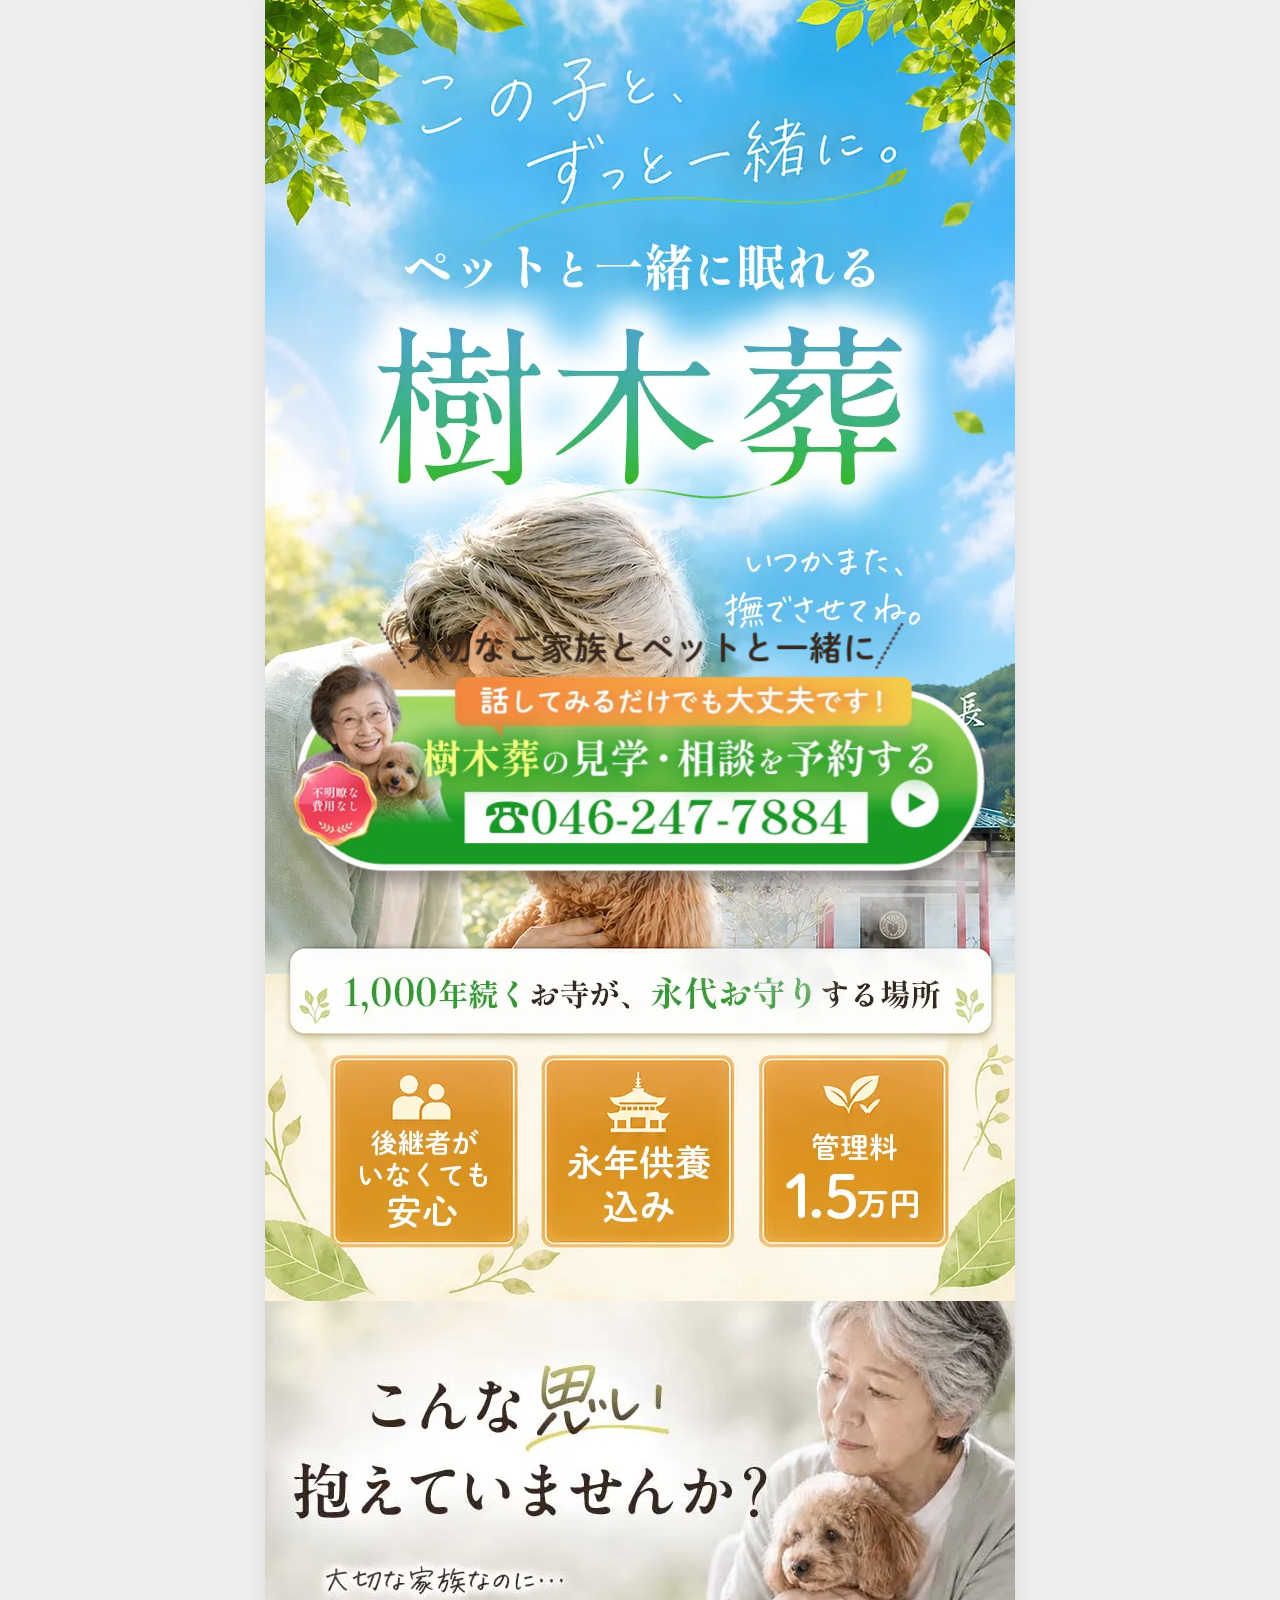
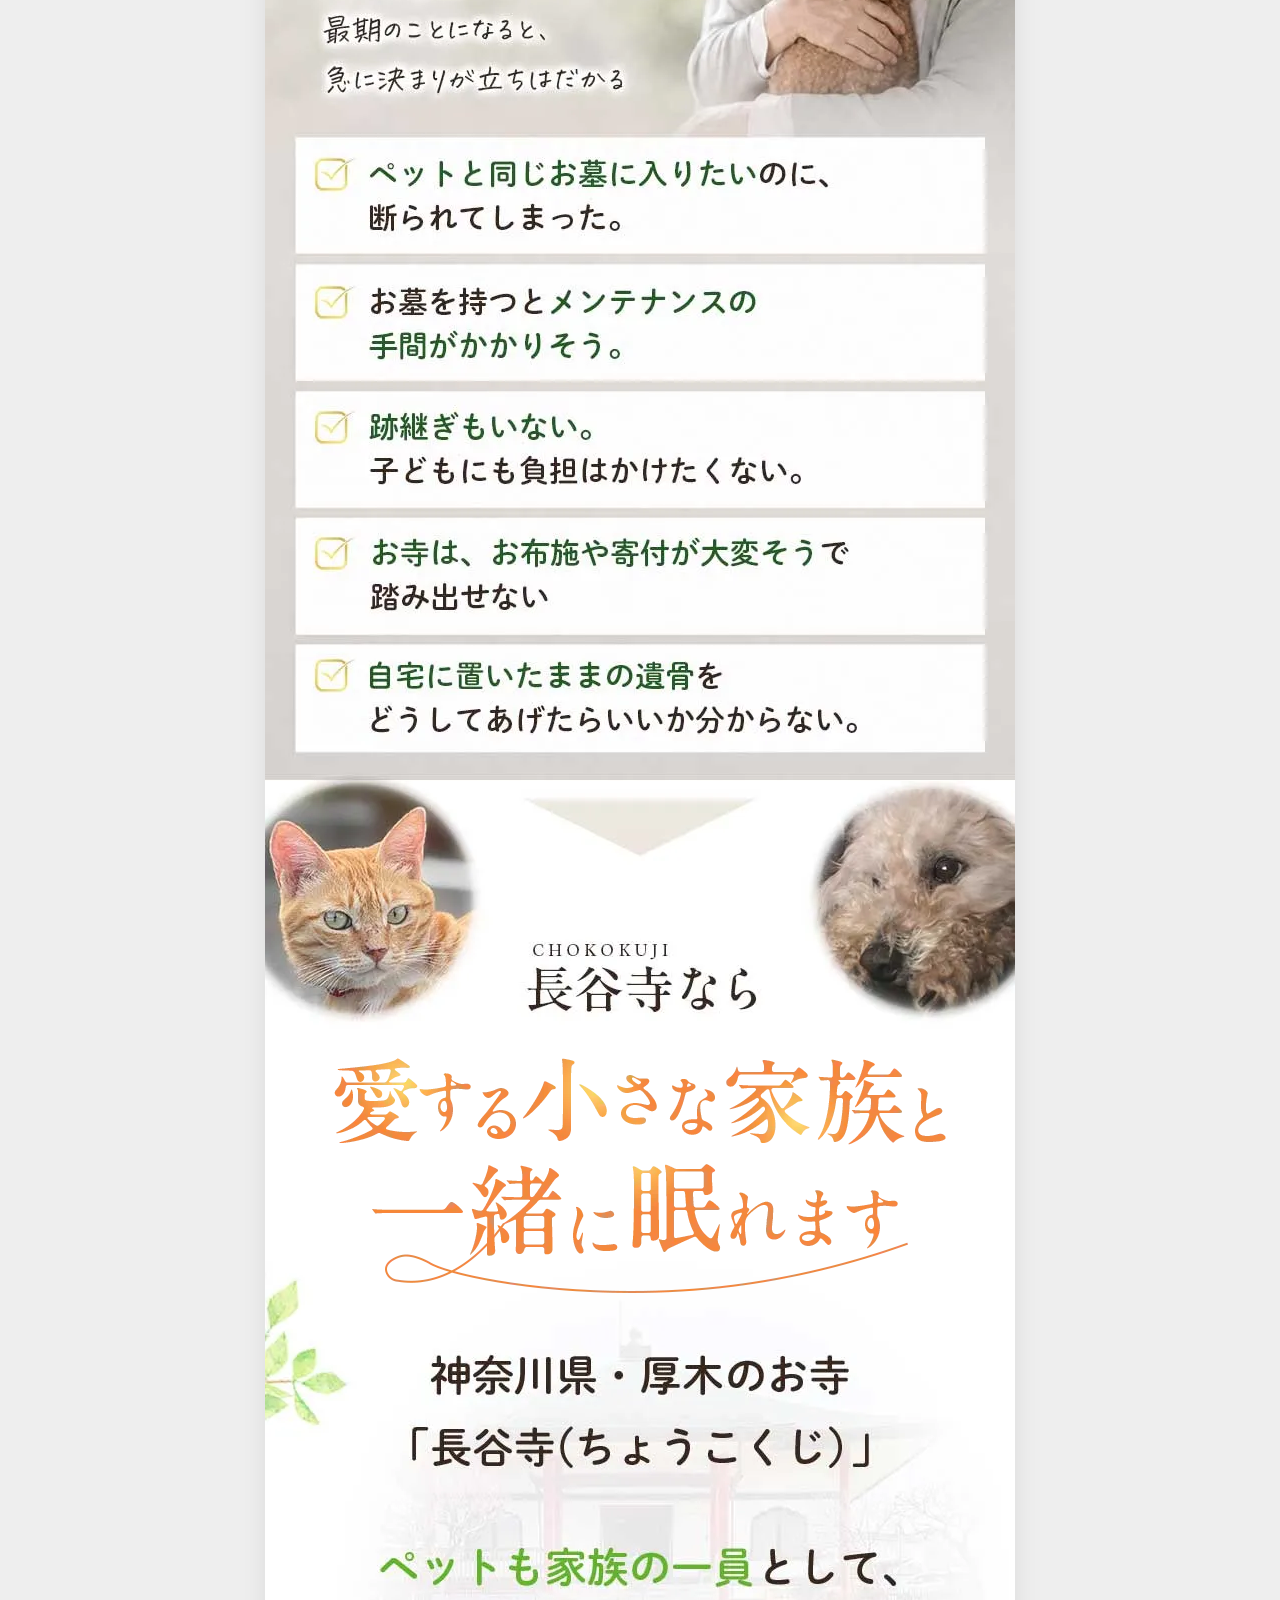
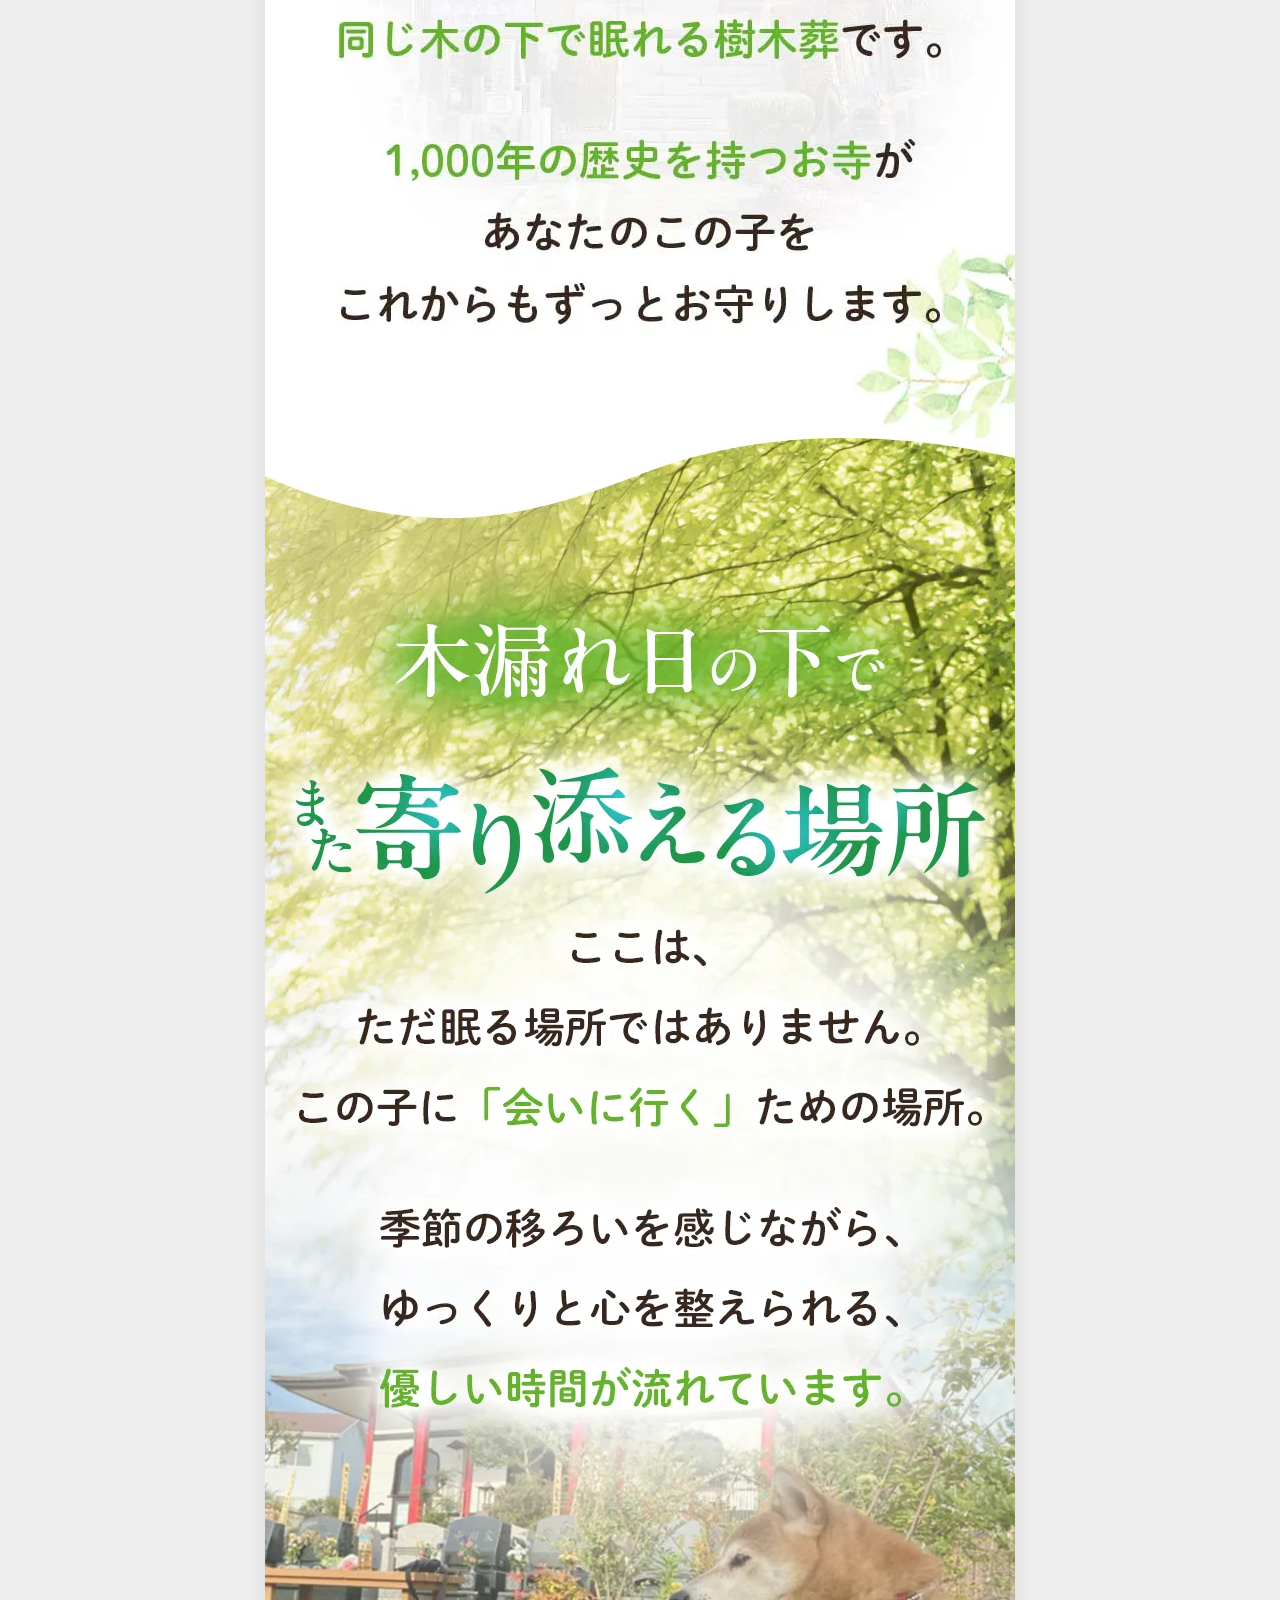
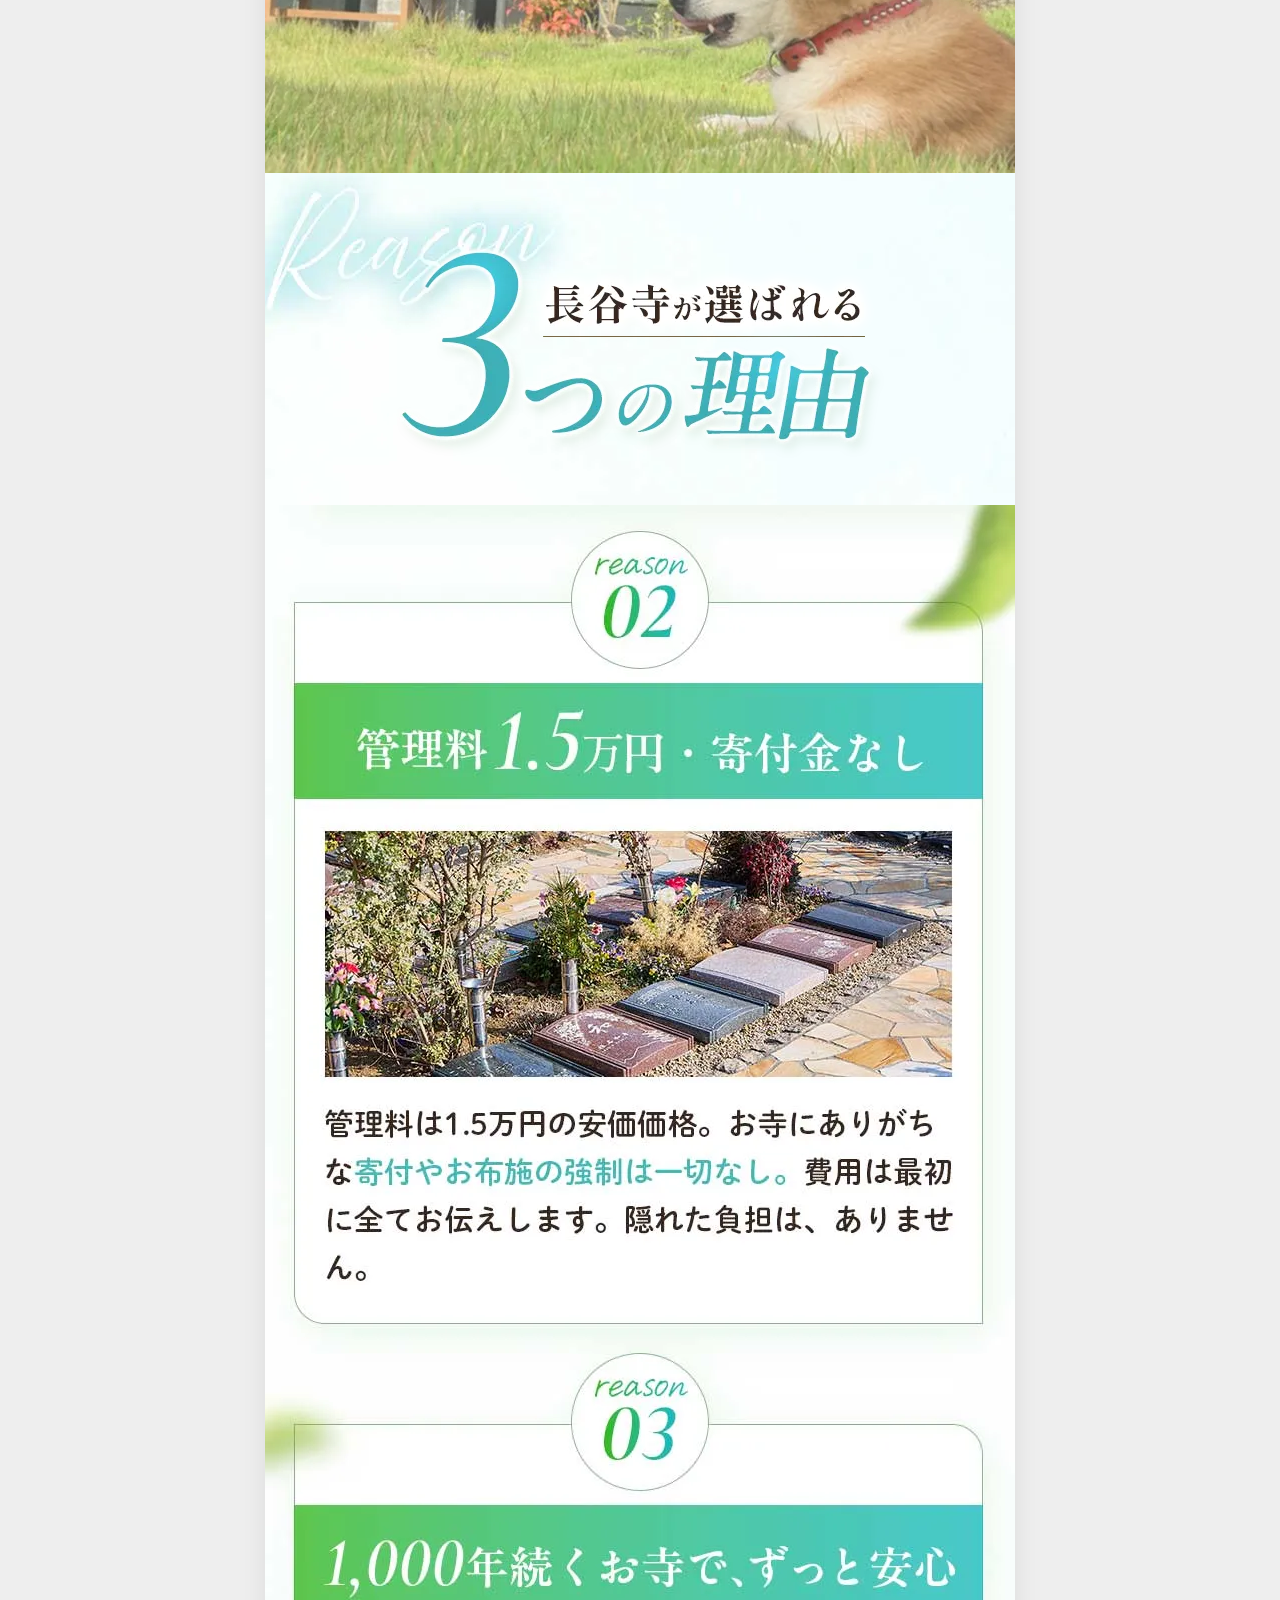
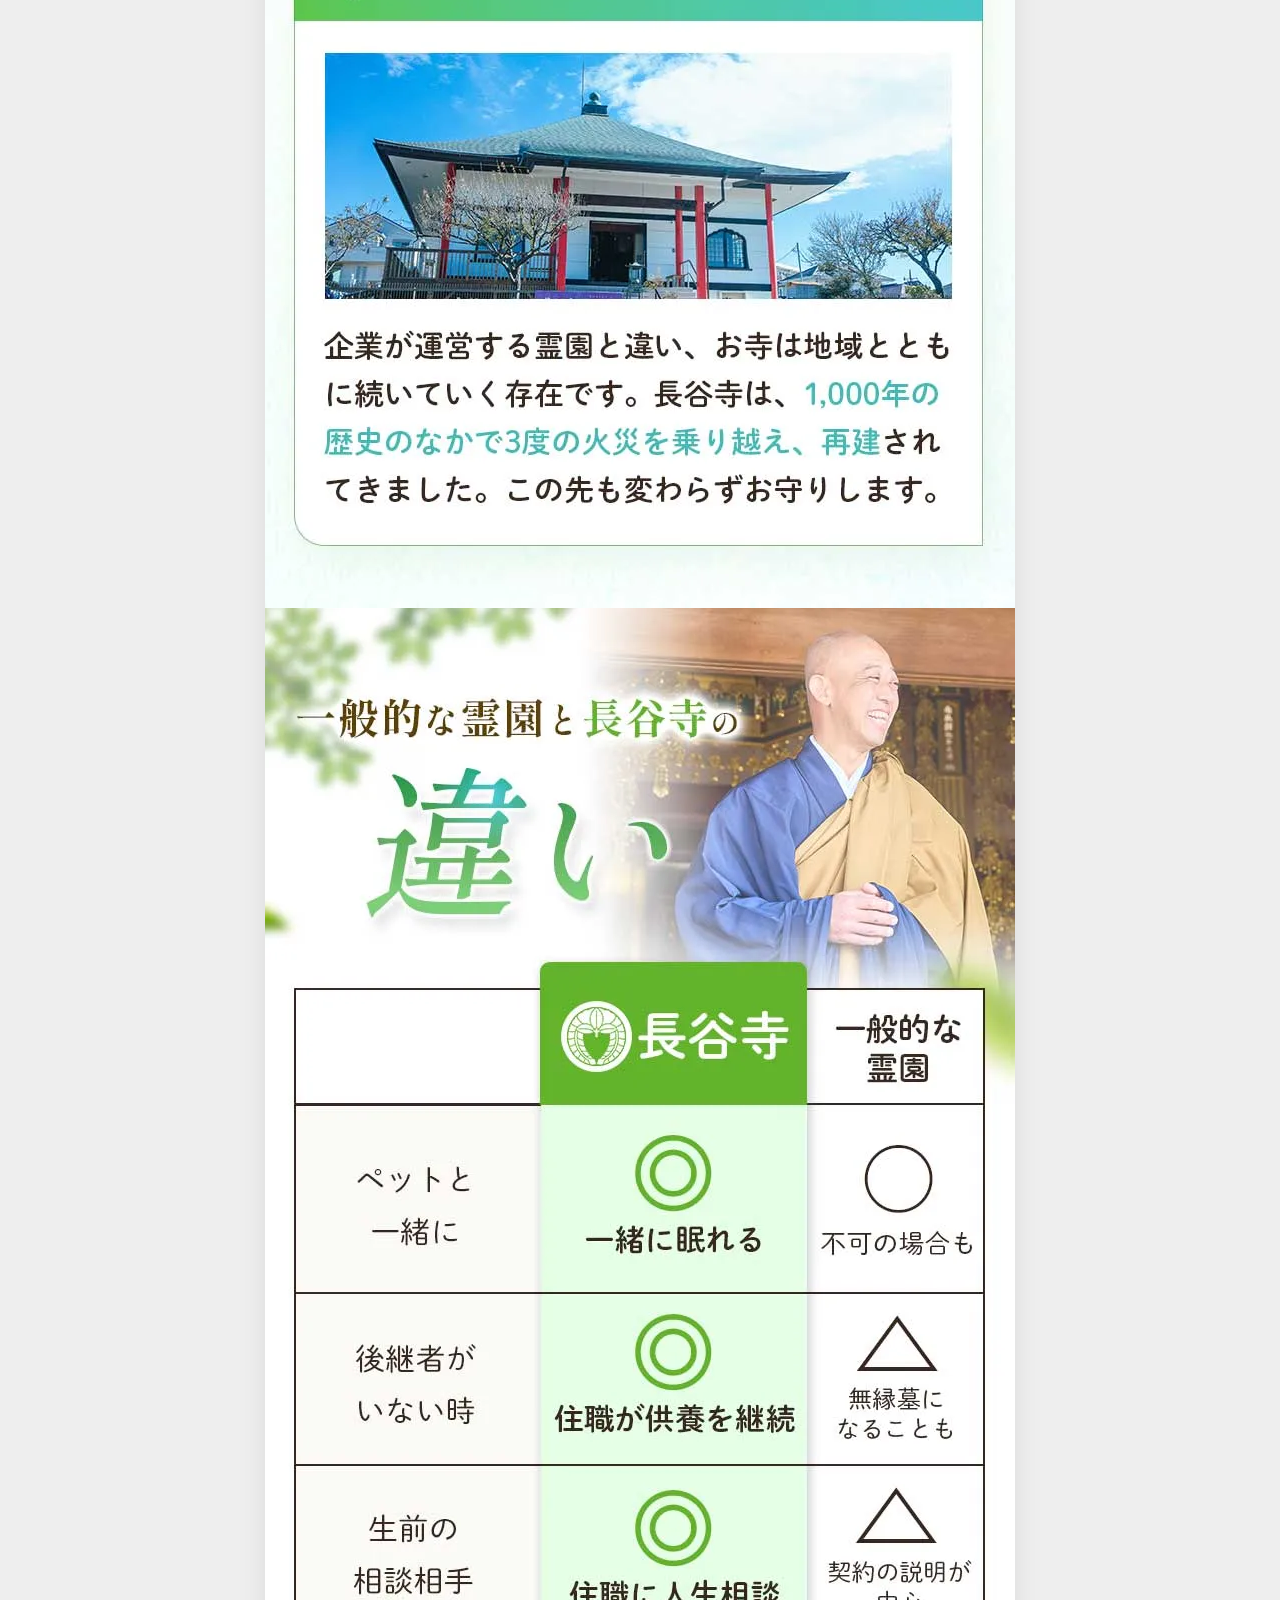
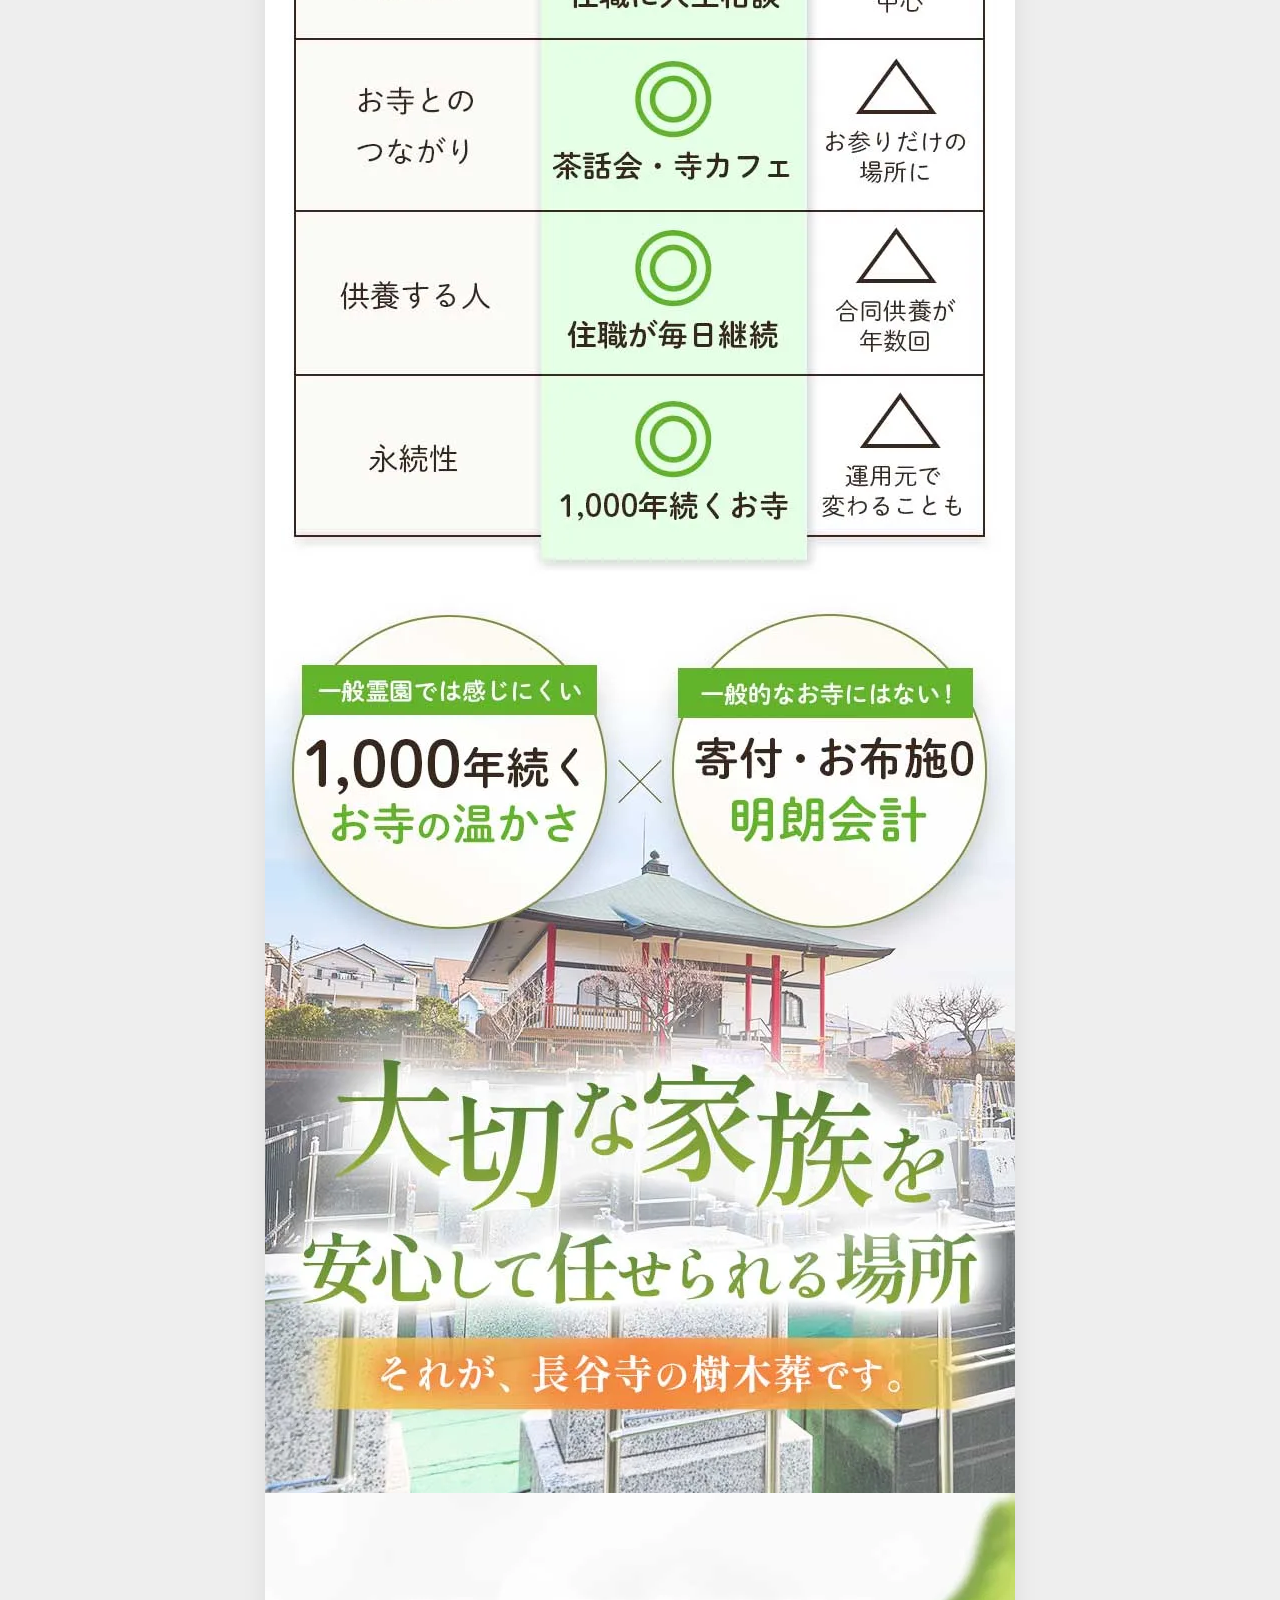
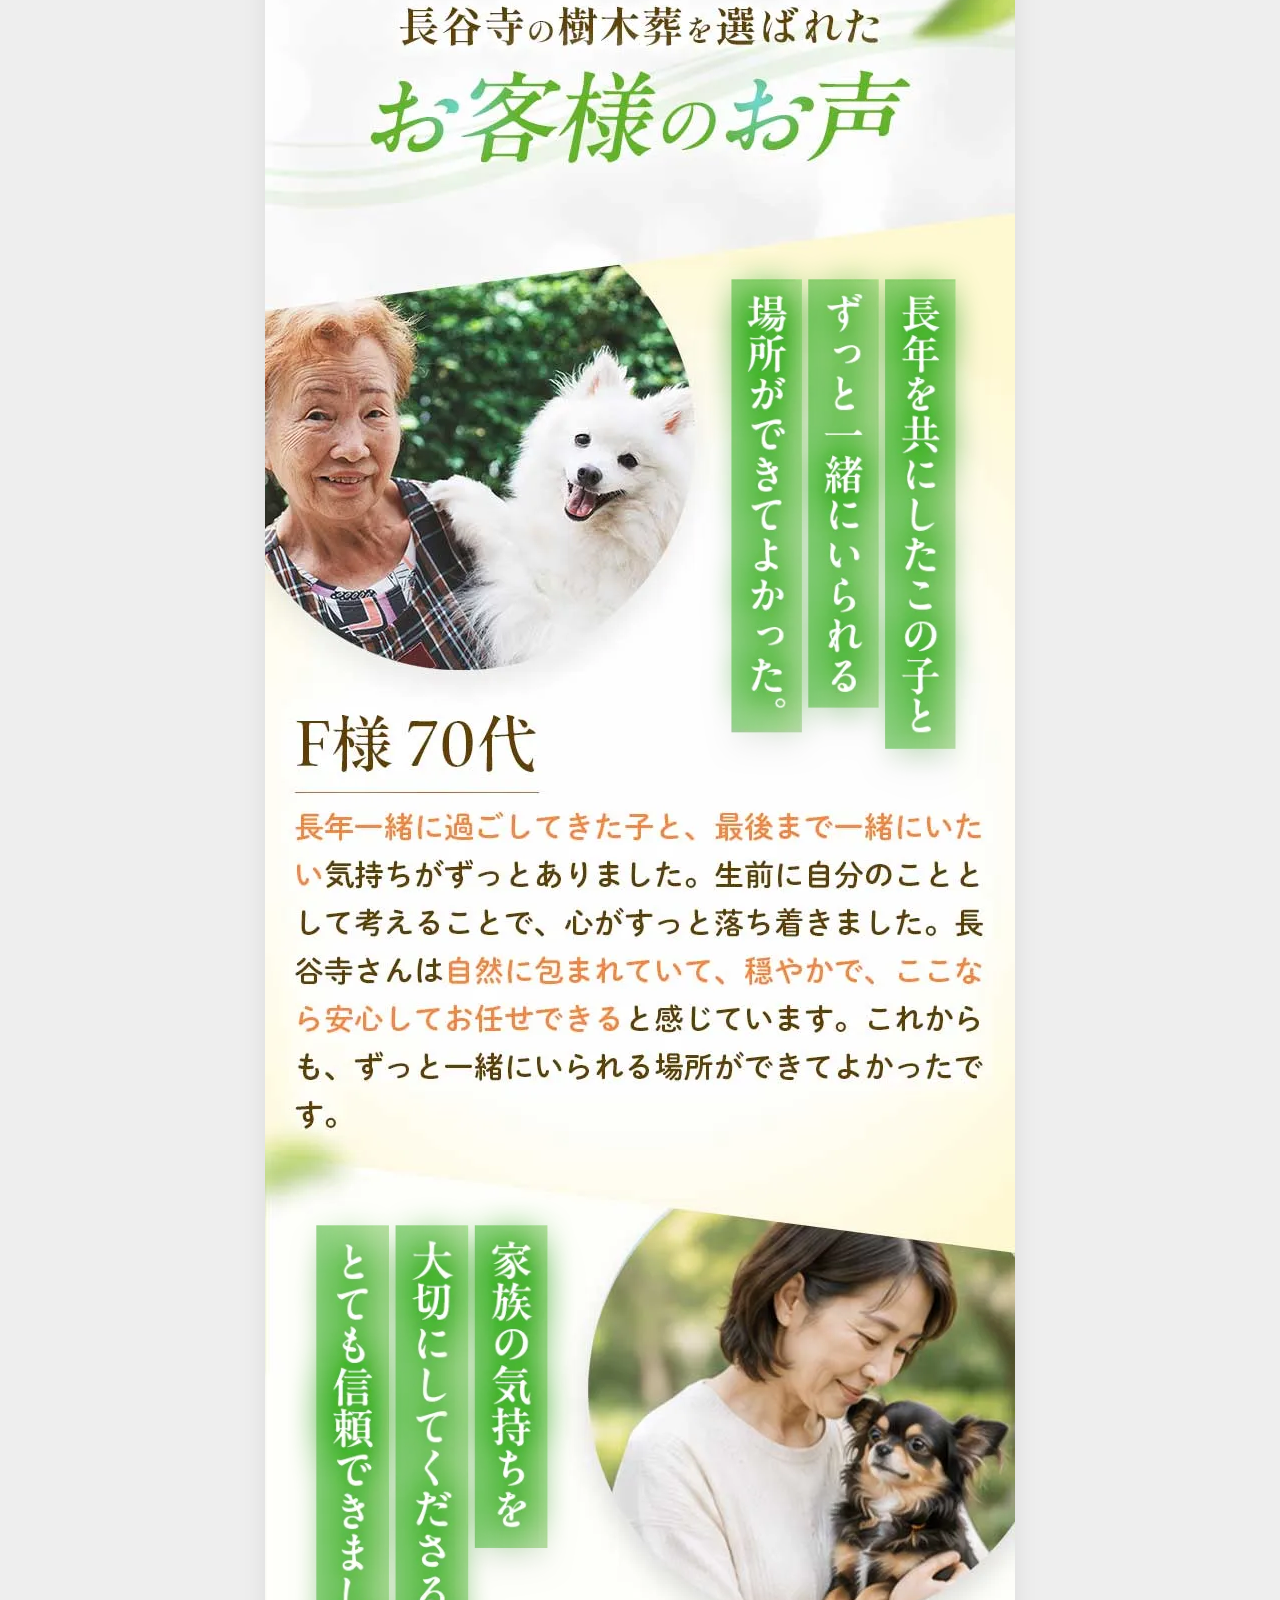
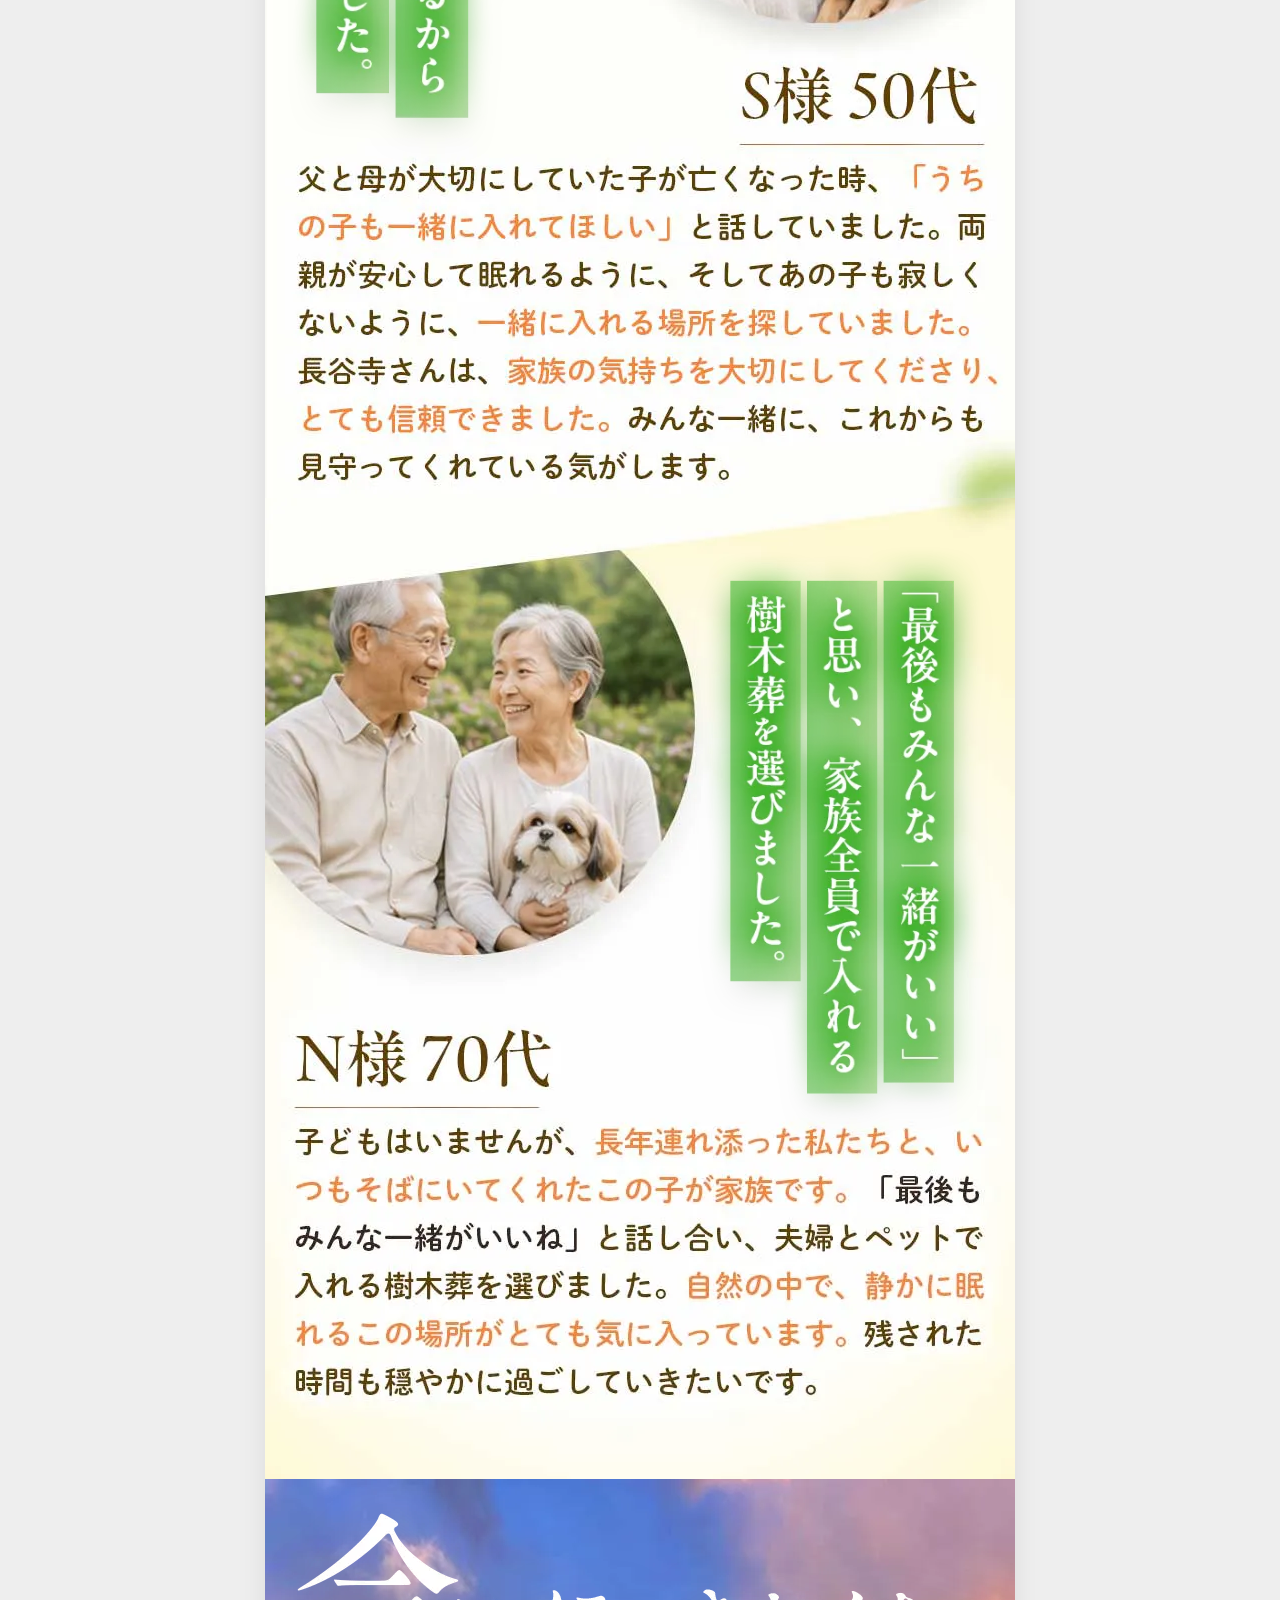
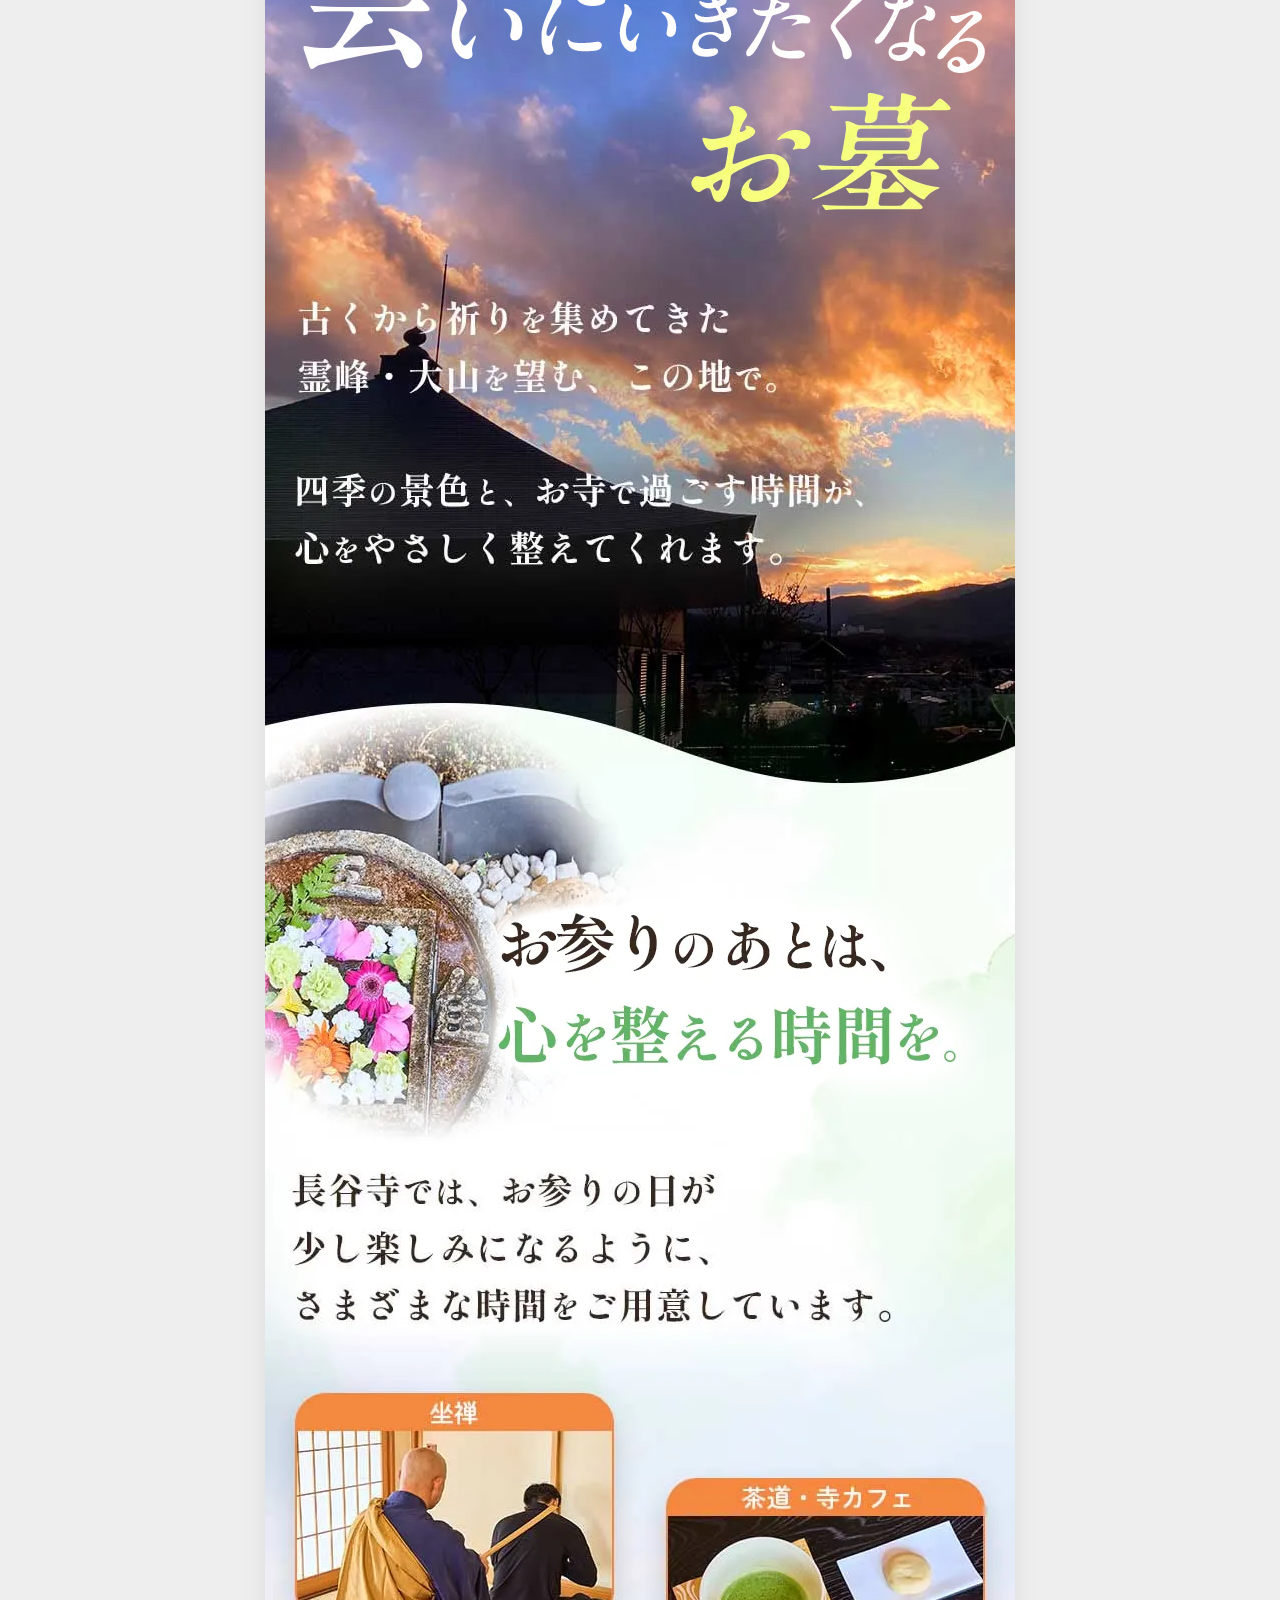
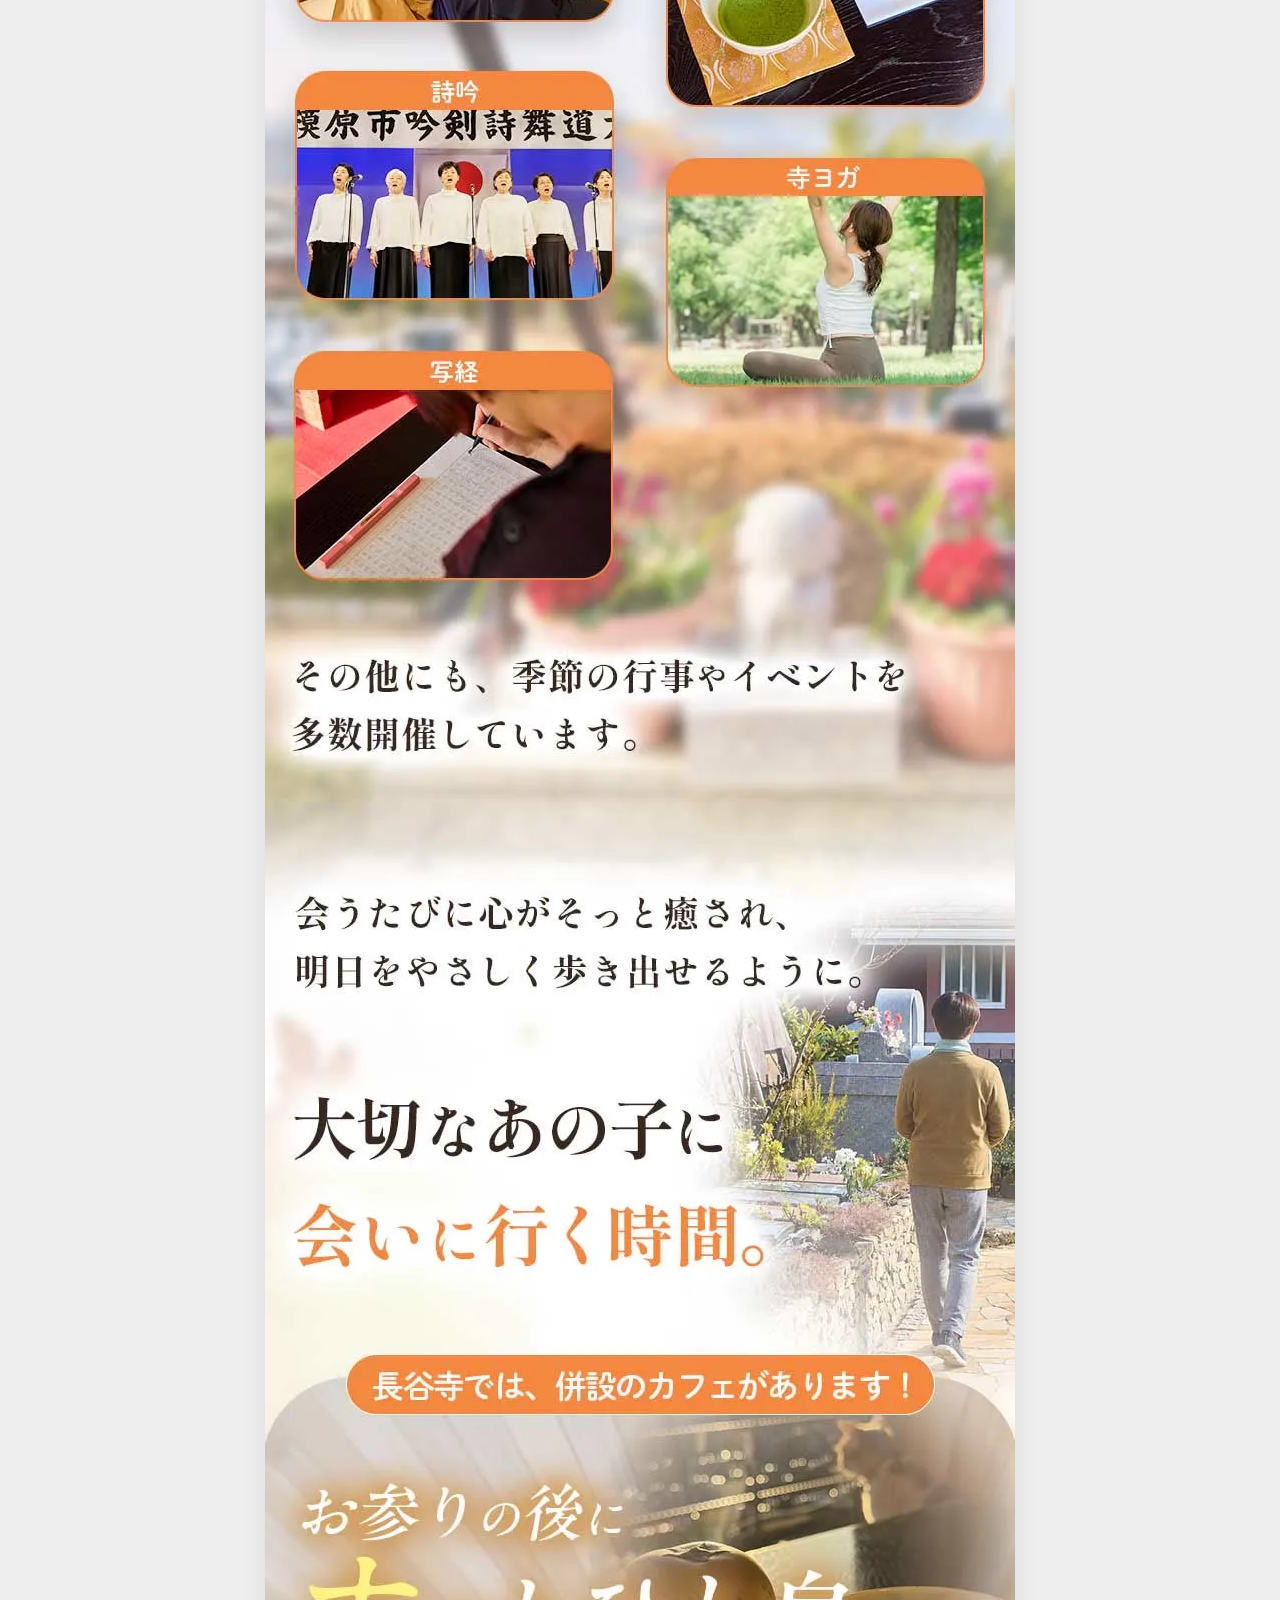
==== index.html @ 58caac4f "Build Choukokuji landing page" ====
<!doctype html>
<html lang="ja">

<head>
  <meta charset="UTF-8">
  <meta name="viewport" content="width=device-width, initial-scale=1.0">
  <meta name="description" content="神奈川県厚木市・長谷寺のペットと一緒に眠れる樹木葬">
  <title>ペットと一緒に眠れる樹木葬｜長谷寺</title>
  <link rel="stylesheet" href="css/style.css">
  <script src="js/main.js" defer></script>
</head>

<body>
  <main class="lp">
    <section class="fv">
      <div class="layer">
        <img src="img/FV.webp" alt="この子と、ずっと一緒に。ペットと一緒に眠れる長谷寺の樹木葬">
        <img class="fv-copy" src="img/fv-copy.webp" alt="樹木葬">
      </div>
    </section>

    <section class="worry">
      <img src="img/worry_01.webp" alt="ペットとのお墓について、こんな思いを抱えていませんか？" loading="lazy">
      <div class="layer">
        <img src="img/worry_02.webp" alt="長谷寺なら、ペットも家族の一員として同じ木の下で眠れます" loading="lazy">
        <img class="worry-copy" src="img/worry_02-txt.webp" alt="愛する小さな家族と一緒に眠れます" loading="lazy">
      </div>
    </section>

    <section class="home">
      <div class="layer">
        <img src="img/home.webp" alt="木漏れ日の下で、優しい時間が流れる場所" loading="lazy">
        <img class="home-copy" src="img/home-txt.webp" alt="また寄り添える場所" loading="lazy">
      </div>
    </section>

    <section class="reason">
      <div class="layer">
        <img src="img/reason_01.webp" alt="長谷寺の樹木葬が選ばれる理由" loading="lazy">
        <img class="reason-copy" src="img/reason-title.webp" alt="長谷寺が選ばれる3つの理由" loading="lazy">
      </div>
      <img src="img/reason_02.webp" alt="管理料1.5万円、寄付金なし" loading="lazy">
      <img src="img/reason_03.webp" alt="1000年続くお寺で、ずっと安心" loading="lazy">
    </section>

    <section class="comparison">
      <img src="img/comparison_01.webp" alt="一般的な霊園と長谷寺の樹木葬の比較" loading="lazy">
      <img src="img/comparison_02.webp" alt="長谷寺の樹木葬なら永年供養で安心" loading="lazy">
    </section>

    <section class="comment">
      <img src="img/comment_01.webp" alt="長谷寺の樹木葬を選ばれたお客様のお声" loading="lazy">
      <div class="layer">
        <img src="img/comment_02.webp" alt="F様70代のお声" loading="lazy">
        <img class="comment-copy" src="img/comment_01-txt.webp" alt="長年を共にしたこの子と、ずっと一緒にいられる場所ができてよかった" loading="lazy">
      </div>
      <div class="layer">
        <img src="img/comment_03.webp" alt="N様70代のお声" loading="lazy">
        <img class="comment-copy-l" src="img/comment_02-txt.webp" alt="家族の気持ちを大切にしてくださるから" loading="lazy">
      </div>
      <div class="layer">
        <img src="img/comment_04.webp" alt="N様70代のお声" loading="lazy">
        <img class="comment-copy" src="img/comment_03-txt.webp" alt="最後もみんな一緒がいいと思い、家族全員で入れる樹木葬を選びました" loading="lazy">
      </div>
    </section>

    <section class="attempte">
      <div class="layer">
        <img src="img/attempte_01.webp" alt="長谷寺の取り組み" loading="lazy">
        <img class="attempt-title" src="img/attempt-title.webp" alt="会いにいきたくなるお墓" loading="lazy">
      </div>
      <div class="layer">
        <img src="img/attempte_02.webp" alt="長谷寺が大切にしていること" loading="lazy">
        <img class="attempt-copy" src="img/attempt-txt1.webp" alt="お参りのあとは、心を整える時間を" loading="lazy">
      </div>
      <img src="img/attempte_03.webp" alt="自然と共に歩む供養" loading="lazy">
    </section>

    <section class="massage">
      <div class="layer">
        <img class="massage-title" src="img/massage-title.webp" alt="さみしさだけで、終わらせないために" loading="lazy">
        <img src="img/massage_01.webp" alt="長谷寺からのメッセージ" loading="lazy">
      </div>

      <img src="img/massage_02.webp" alt="大切な家族への想い" loading="lazy">
      <div class="layer">
        <img src="img/massage_03.webp" alt="安心してお任せいただくために" loading="lazy">
        <img class="massage-copy" src="img/massage-txt.webp" alt="木漏れ日の下で、またこの子に会える場所を" loading="lazy">
      </div>
    </section>

    <section class="place">
      <img src="img/place_01.webp" alt="樹木葬の場所のご案内" loading="lazy">
      <img src="img/place_02.webp" alt="長谷寺の自然に囲まれた樹木葬" loading="lazy">
      <img src="img/place_03.webp" alt="境内のご案内" loading="lazy">
      <img src="img/place_04.webp" alt="お参りしやすい環境" loading="lazy">
      <img src="img/place_05.webp" alt="長谷寺の所在地" loading="lazy">
    </section>

    <section class="intoroduce">
      <div class="layer">
        <img src="img/intoroduce_01.webp" alt="長谷寺の樹木葬のご紹介" loading="lazy">
        <img class="intoroduce-title" src="img/intoroduce-title.webp" alt="まだ、決められないも大丈夫" loading="lazy">
      </div>
      <img src="img/intoroduce_02.webp" alt="樹木葬の特徴" loading="lazy">
      <img src="img/intoroduce_03.webp" alt="安心して眠れる場所" loading="lazy">
    </section>

    <section class="flow">
      <img src="img/flow-title.webp" alt="ご相談の流れ" loading="lazy">
      <img src="img/flow_01.webp" alt="お問い合わせ" loading="lazy">
      <img src="img/flow_02.webp" alt="見学とご相談" loading="lazy">
      <img src="img/flow_03.webp" alt="お申し込み" loading="lazy">
      <img src="img/flow_04.webp" alt="納骨" loading="lazy">
      <img src="img/flow_05.webp" alt="永年供養" loading="lazy">
    </section>

    <section class="question">
      <img src="img/question_01.webp" alt="不安をひとつずつ解消します" loading="lazy">
      <div class="layer">
        <img src="img/question_02.webp" alt="よくいただくご相談" loading="lazy">
        <img class="question-answer question-answer1" src="img/question-a1.webp" alt="跡継ぎがいなくてもお寺が永代お守りします"
          loading="lazy">
        <img class="question-answer question-answer2" src="img/question-a2.webp" alt="お寺は地域とともに続く存在です" loading="lazy">
        <img class="question-answer question-answer3" src="img/question-a3.webp" alt="管理料0円、寄付金なしで費用を事前にお伝えします"
          loading="lazy">
        <img class="question-answer question-answer4" src="img/question-a4.webp" alt="ペットを家族として同じお墓に納骨できます"
          loading="lazy">
      </div>
      <img src="img/question_03.webp" alt="その他のご質問もお気軽にご相談ください" loading="lazy">
    </section>

    <section class="faq">
      <img src="img/faq_01.webp" alt="FAQ よくある質問" loading="lazy">
      <img src="img/faq_02.webp" alt="どのようなペットが供養の対象になりますか？" loading="lazy">
      <img src="img/faq_03.webp" alt="納骨はどのように行いますか？" loading="lazy">
      <img src="img/faq_04.webp" alt="お参りはいつでもできますか？" loading="lazy">
      <img src="img/faq_05.webp" alt="遠方からでも納骨は可能ですか？" loading="lazy">
      <img src="img/faq_06.webp" alt="費用はどのくらいかかりますか？" loading="lazy">
      <img src="img/faq_07.webp" alt="宗派は問いませんか？" loading="lazy">
      <img src="img/faq_08.webp" alt="生前に申し込むことはできますか？" loading="lazy">
      <img src="img/faq_09.webp" alt="ペットがいなくても入れますか？" loading="lazy">
    </section>

    <section class="finish">
      <div class="layer">
        <img src="img/finish_01.webp" alt="最後まで一緒にいられる安心を" loading="lazy">
        <img class="finish-title" src="img/finish-title.webp" alt="寂しい日や悩んでる日があっても大丈夫" loading="lazy">
      </div>
      <img src="img/finish_02.webp" alt="長谷寺の樹木葬への想い" loading="lazy">
      <img src="img/finish_03.webp" alt="見学とご相談のご案内" loading="lazy">
      <div class="layer">
        <img src="img/finish_04.webp" alt="長谷寺へのアクセス" loading="lazy">
        <img class="finish_04-txt" src="img/finish_04-txt.webp" alt="寂しい日や悩んでる日があっても大丈夫" loading="lazy">
      </div>

    </section>
  </main>

  <div class="contact">
    <a href="tel:0462477884" aria-label="長谷寺へ電話で相談する 046-247-7884">
      <img src="img/cat.webp" alt="樹木葬の見学・相談を予約する 046-247-7884">
    </a>
  </div>
</body>

</html>
---- css/style.css ----
@charset "UTF-8";

* {
  box-sizing: border-box;
}

html {
  scroll-behavior: smooth;
}

body {
  margin: 0;
  background: #eee;
}

img {
  display: block;
  width: 100%;
  height: auto;
}

.lp {
  width: 100%;
  max-width: 750px;
  margin: 0 auto;
  padding-bottom: min(39.6vw, 297px);
  overflow: hidden;
  background: #fff;
}

.layer {
  position: relative;
}

.fv-copy,
.worry-copy,
.home-copy,
.reason-copy,
.comment-copy,
.comment-copy-l,
.attempt-title,
.attempt-copy,
.massage-title,
.massage-copy,
.intoroduce-title,
.question-answer,
.finish-title,
.finish_04-txt {
  position: absolute;
  height: auto;
}

.fv-copy {
  top: 21%;
  left: 8%;
  width: 84%;
}

.worry-copy {
  top: 22%;
  left: 9.2%;
  width: 81.6%;
}

.home-copy {
  top: 22%;
  left: 0;
  width: 100%;
}

.reason-copy {
  top: 22%;
  left: 17.5%;
  width: 65%;
}

.comment-copy {
  top: 5%;
  right: 3%;
  width: 40%;
}

.comment-copy-l{
  top: 5%;
  left: 3%;
  width: 40%;
}

.attempt-title {
  top: 0;
  left: 0;
  width: 100%;
}

.attempt-copy {
  top: 3%;
  right: 4%;
  width: 73%;
}

.massage-title {
  bottom:-2%;
  left: 6.5%;
  width: 87%;
}

.massage-copy {
  top: 3%;
  right: 1%;
  width: 80%;
}

.intoroduce-title {
  top: 6%;
  left: 8.5%;
  width: 83%;
}

.question-answer {
  left: 2.7%;
  width: 94.5%;
}

.question-answer1 {
  top: 11%;
}

.question-answer2 {
  top: 36%;
}

.question-answer3 {
  top:60.5%;
}

.question-answer4 {
  top: 85.5%;
}

.finish-title {
  inset: 0;
  width: 100%;
}

.finish_04-txt {
  width: 62.4%;
  right: 0;
  top:13%
}

.fv-copy {
  opacity: 0;
  transition: opacity 1s ease;
}

.fv-copy.is-show {
  opacity: 1;
}

.fade-up {
  opacity: 0;
  transform: translateY(40px);
  transition:
    opacity 0.8s ease,
    transform 0.8s ease;
}

.fade-up.is-show {
  opacity: 1;
  transform: translateY(0);
}



@media (prefers-reduced-motion: reduce) {
  .fv-copy,
  .fade-up {
    opacity: 1;
    transform: none;
    transition: none;
  }
}

.contact {
  position: fixed;
  right: 0;
  bottom: 0;
  left: 0;
  z-index: 10;
  width: 90%;
  max-width: 700px;
  margin: 0 auto;
}

.contact a {
  display: block;
}

@media (min-width: 751px) {
  .lp {
    box-shadow: 0 0 24px rgb(0 0 0 / 8%);
  }
}
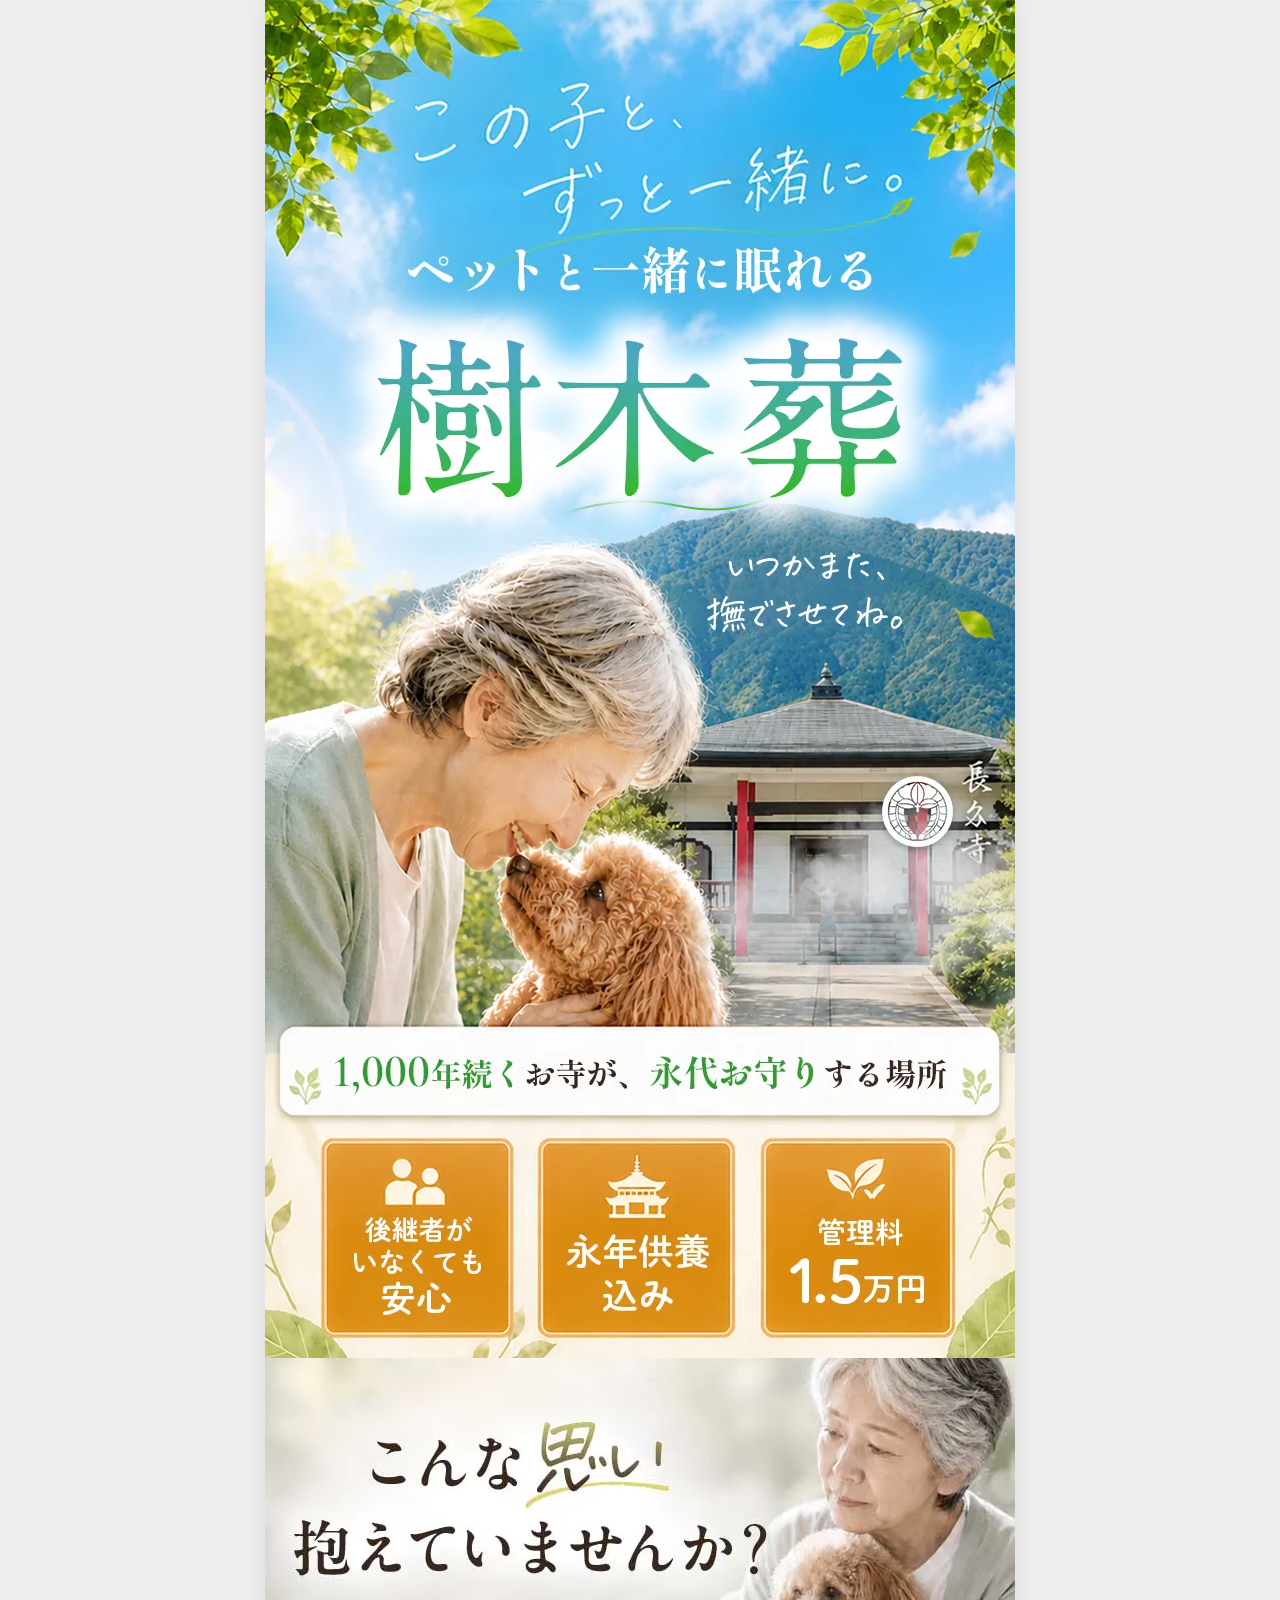
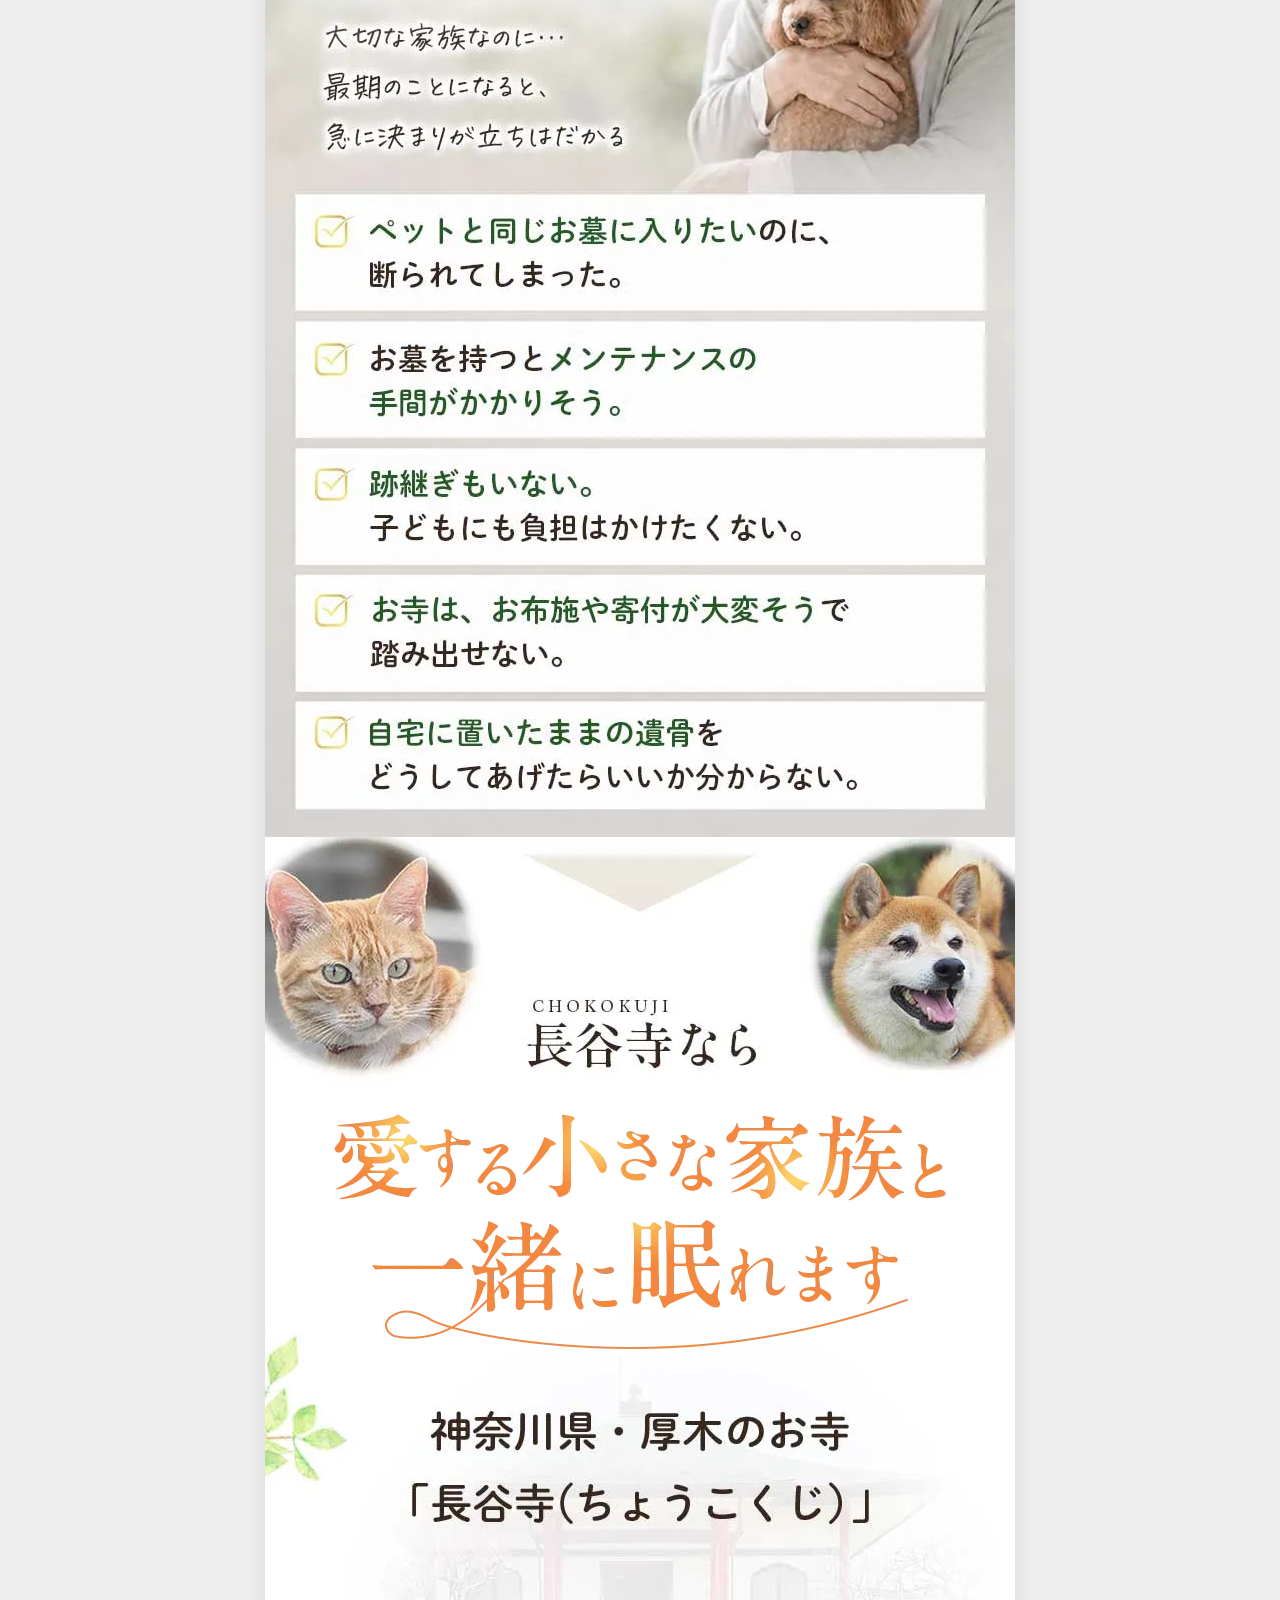
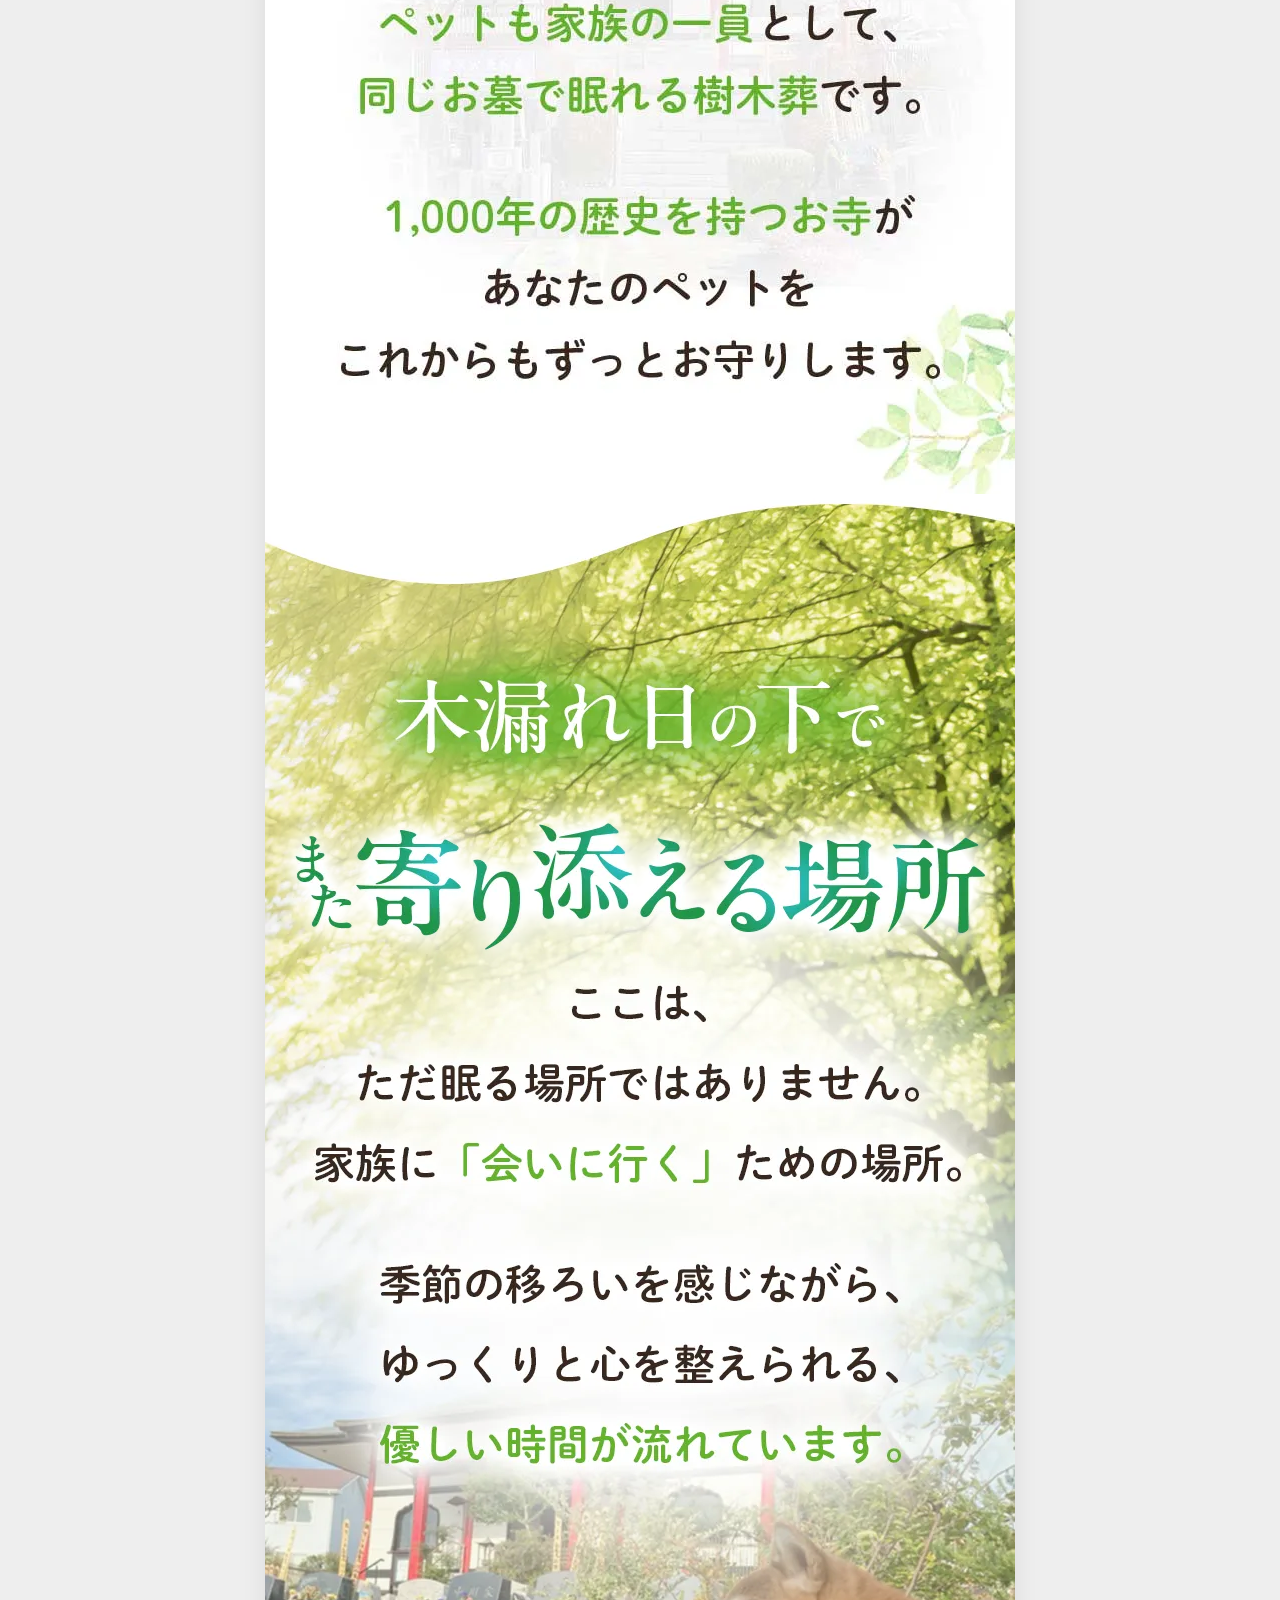
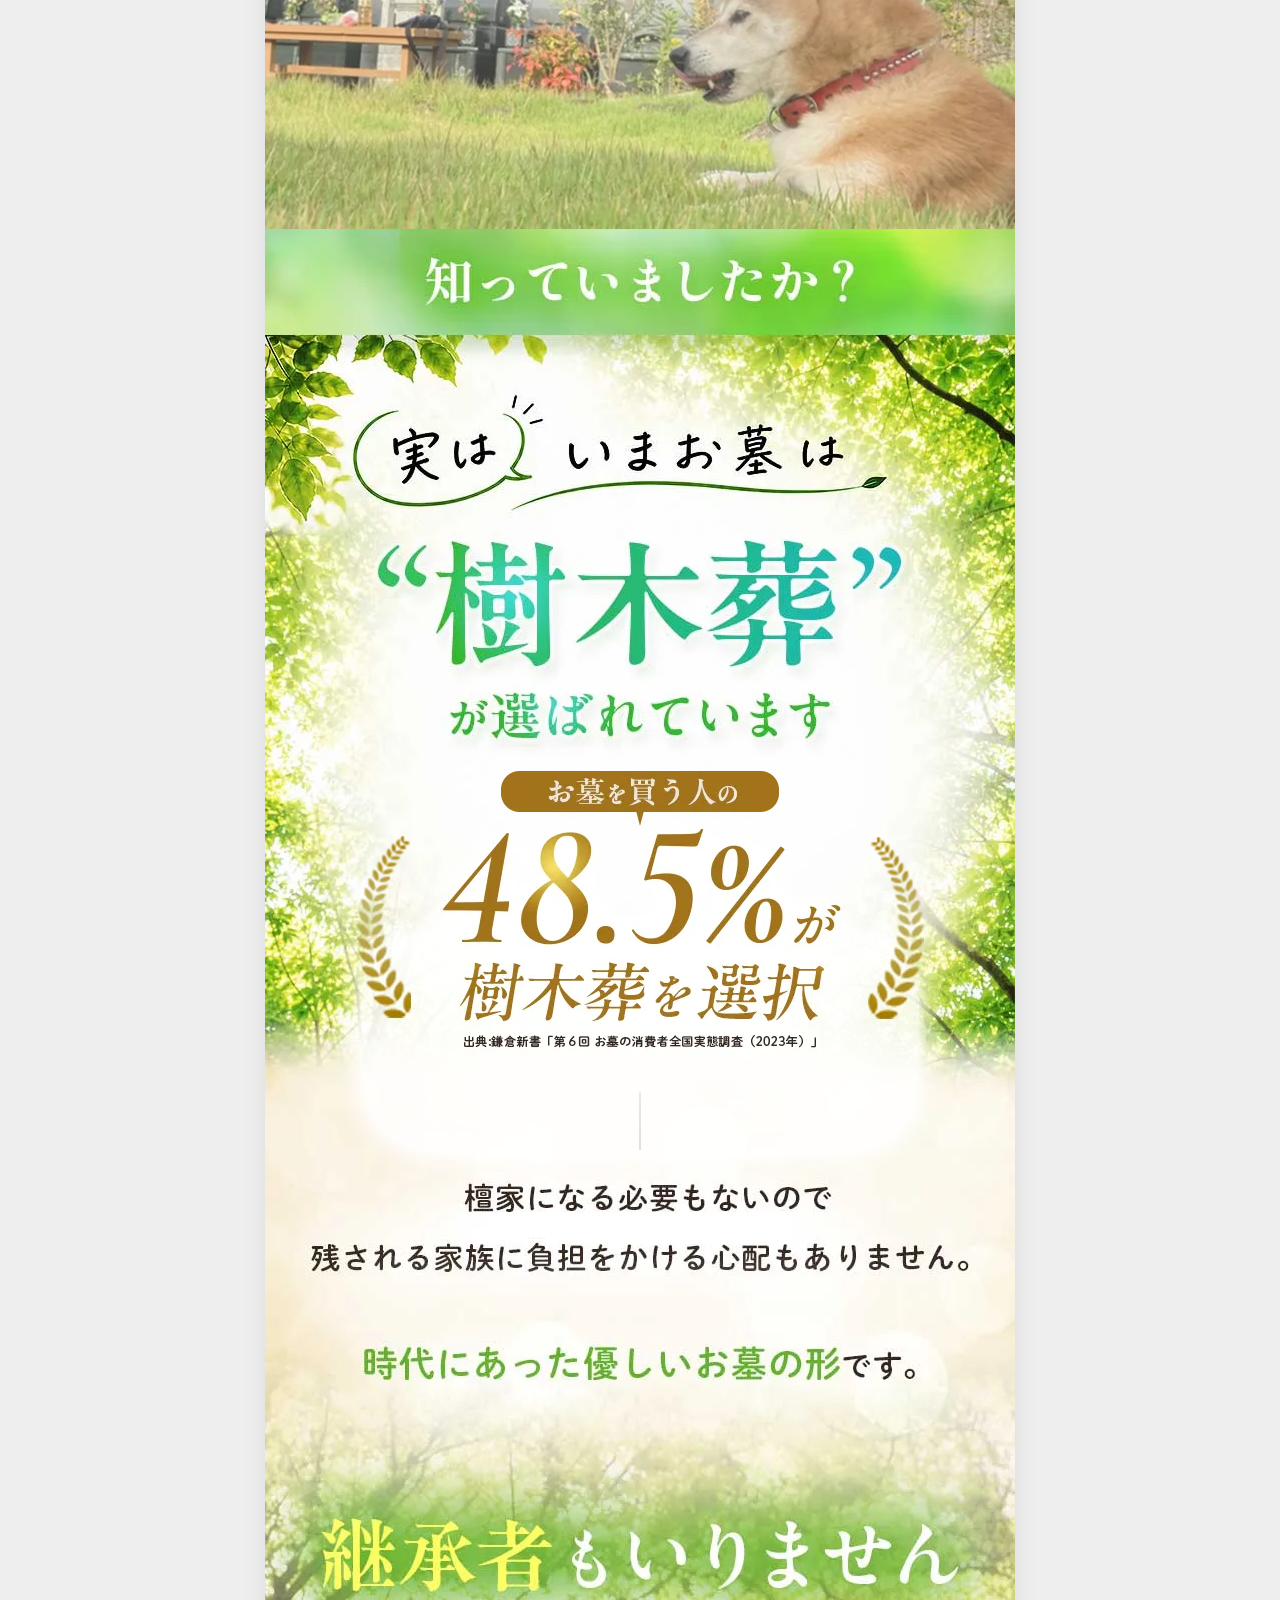
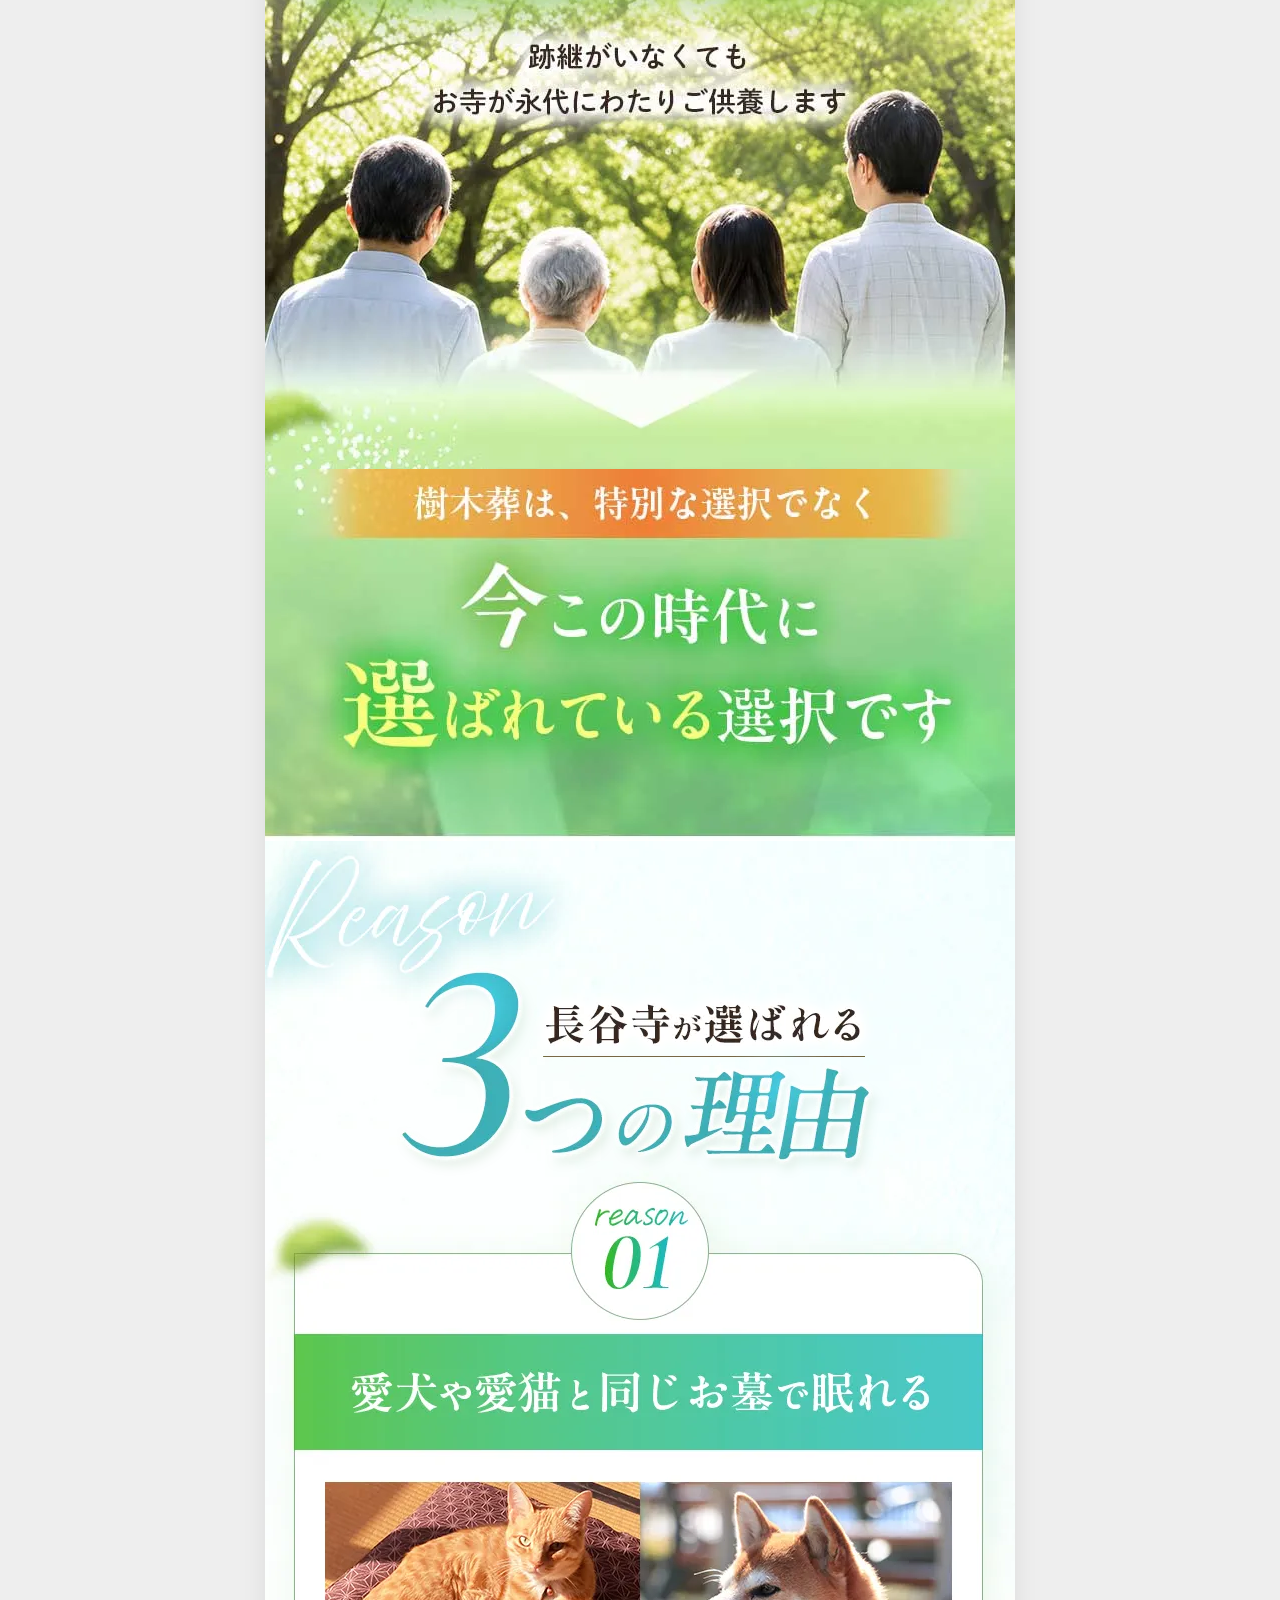
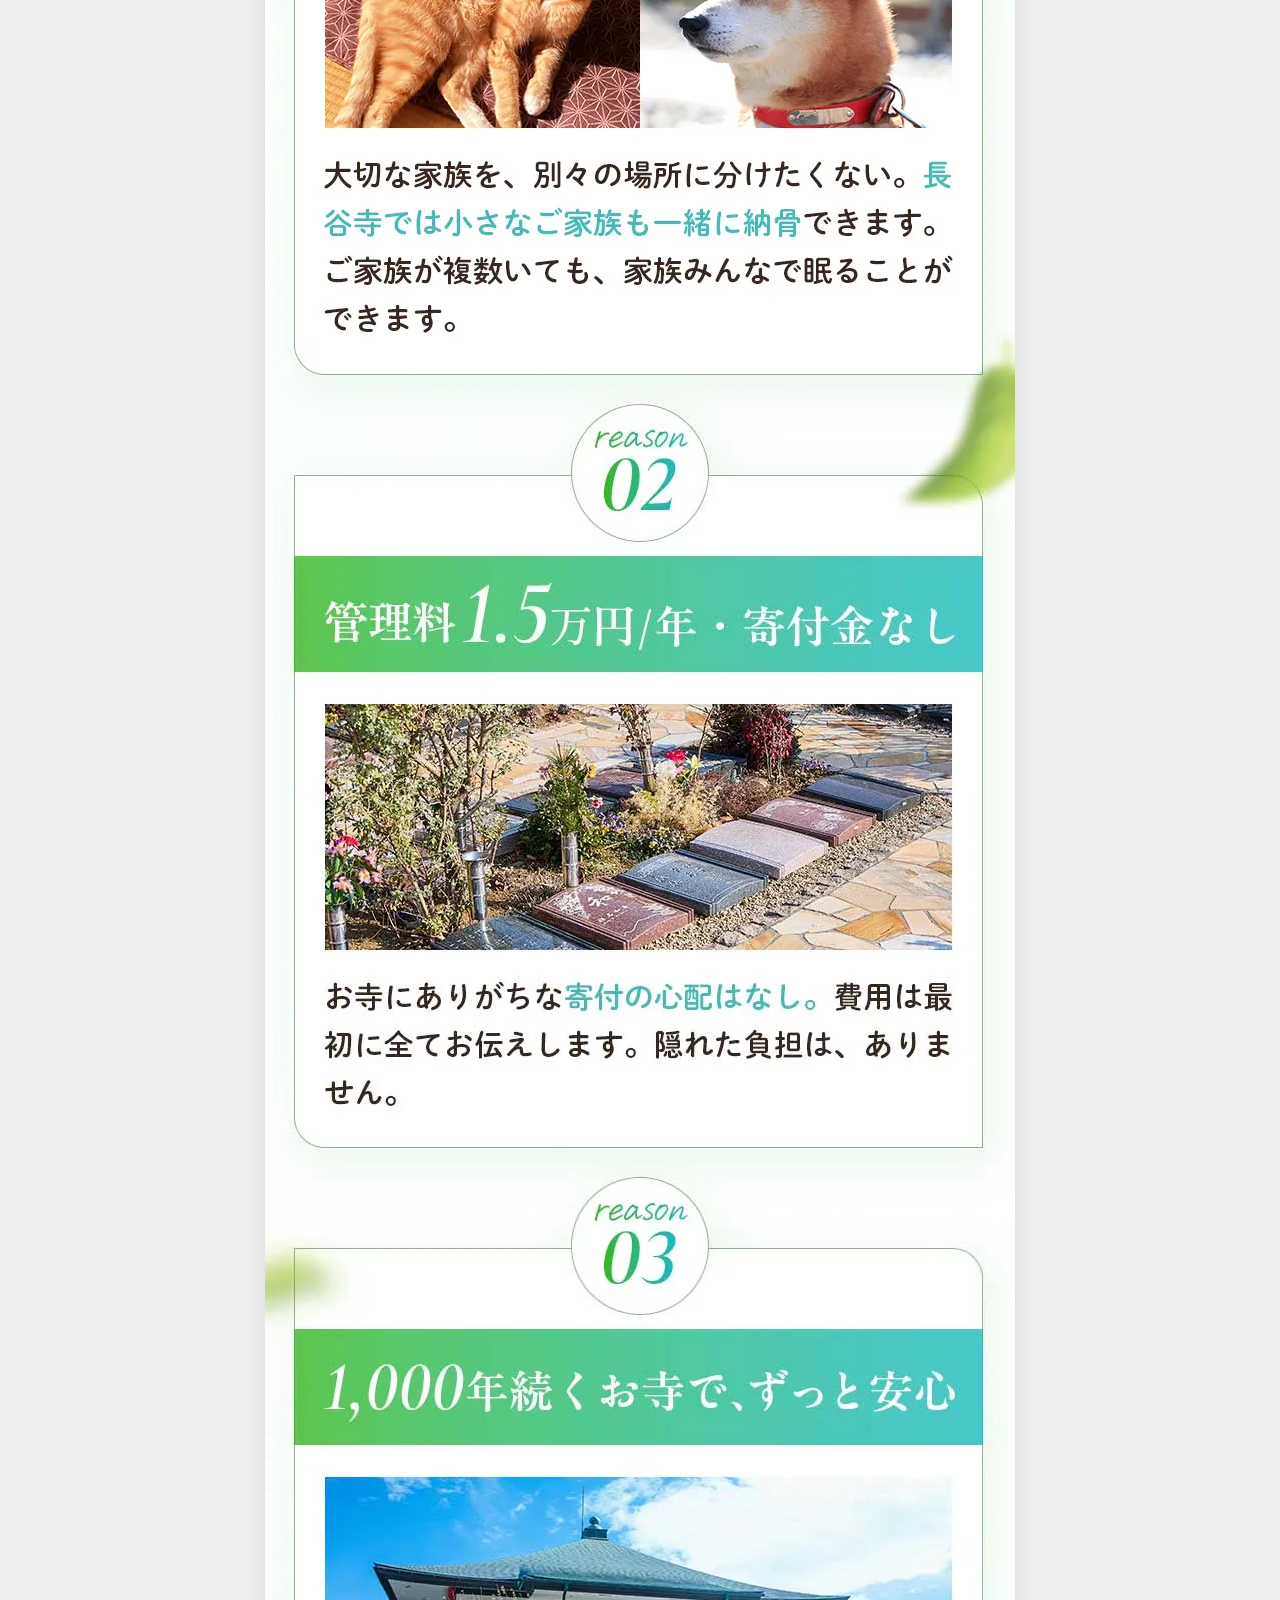
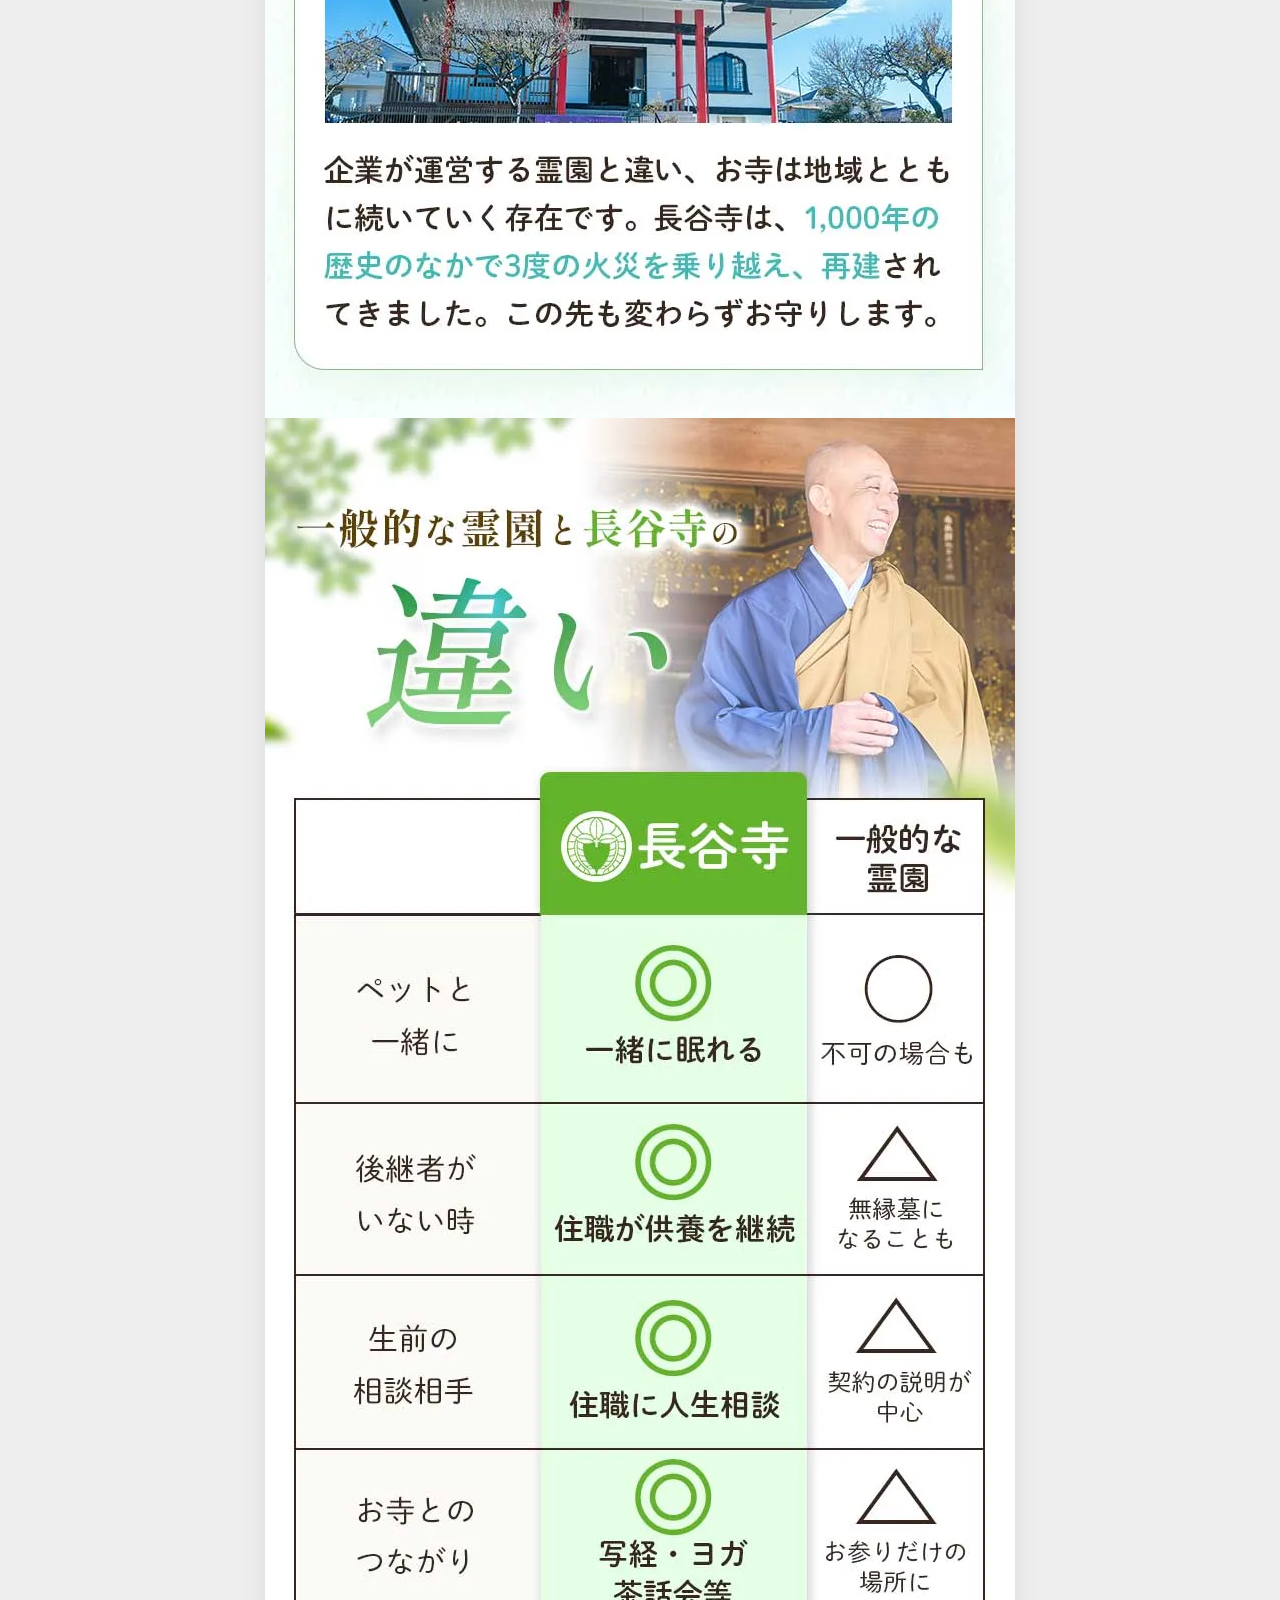
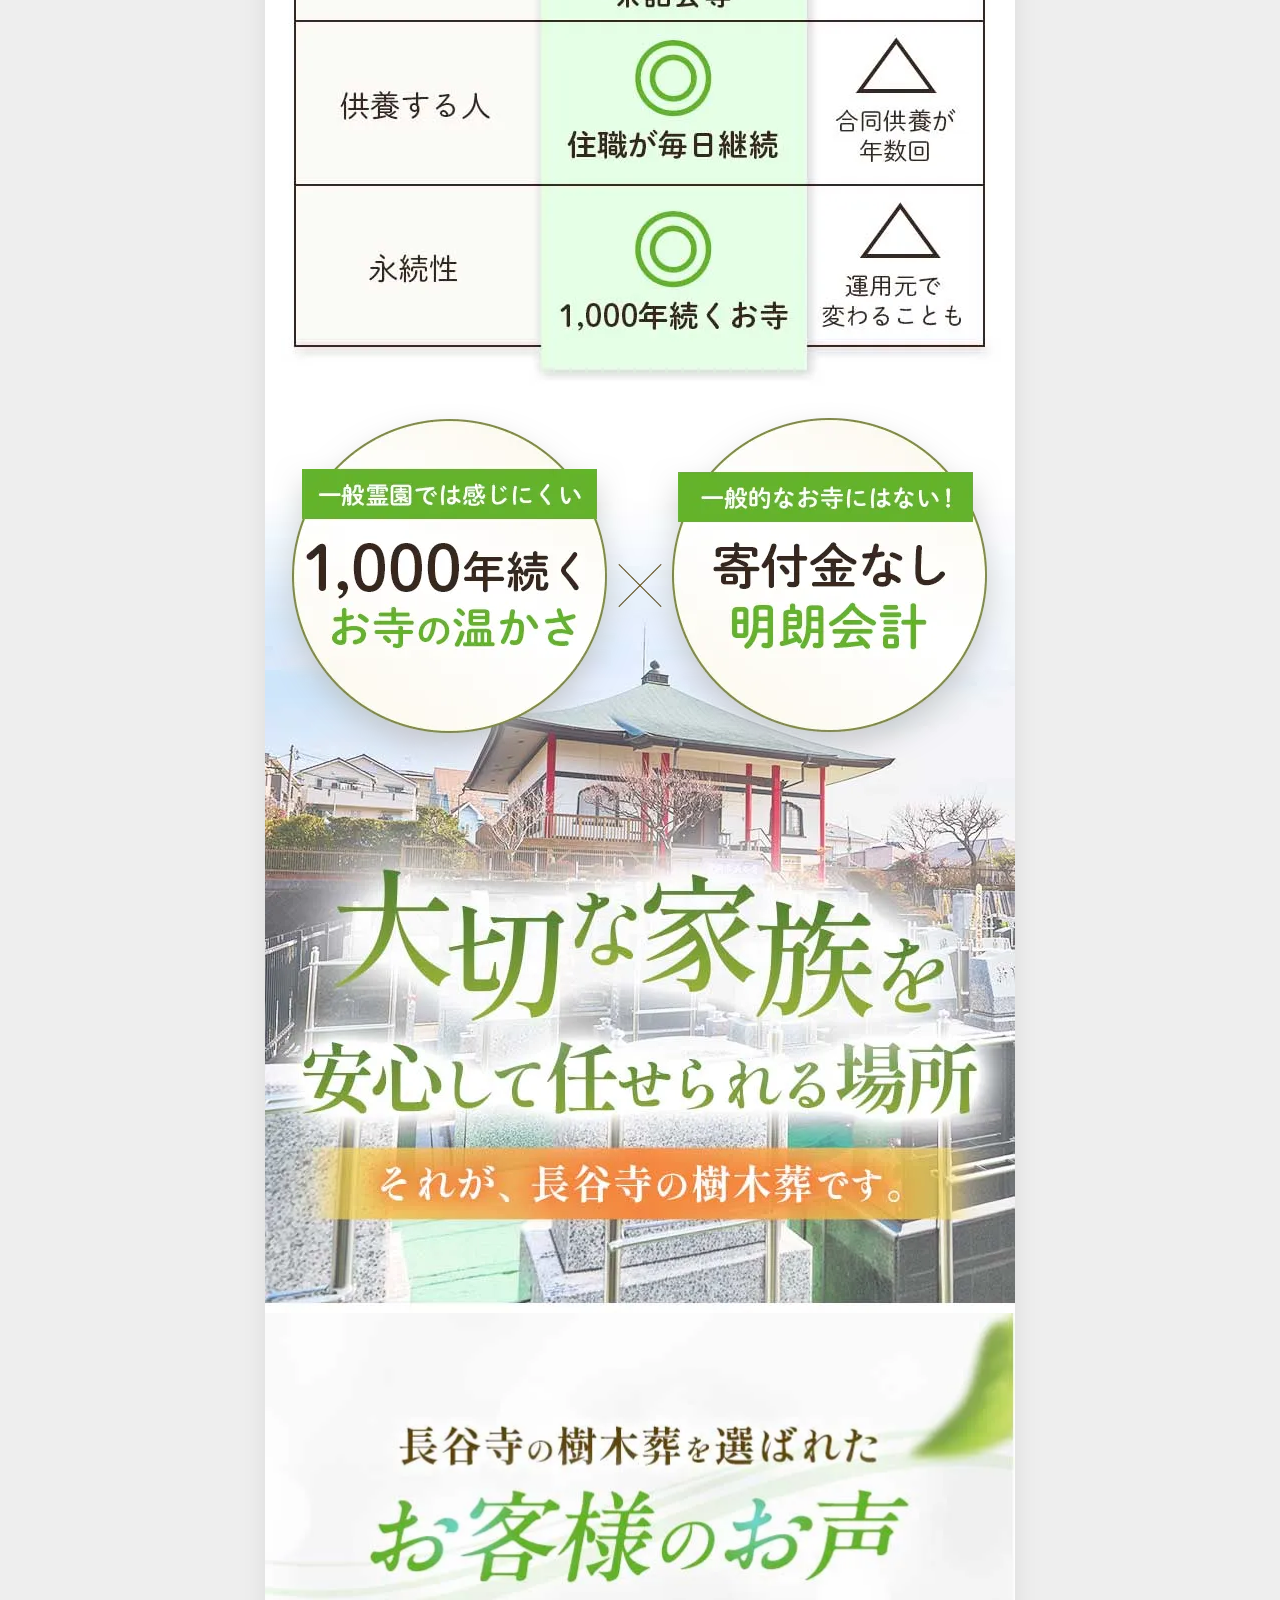
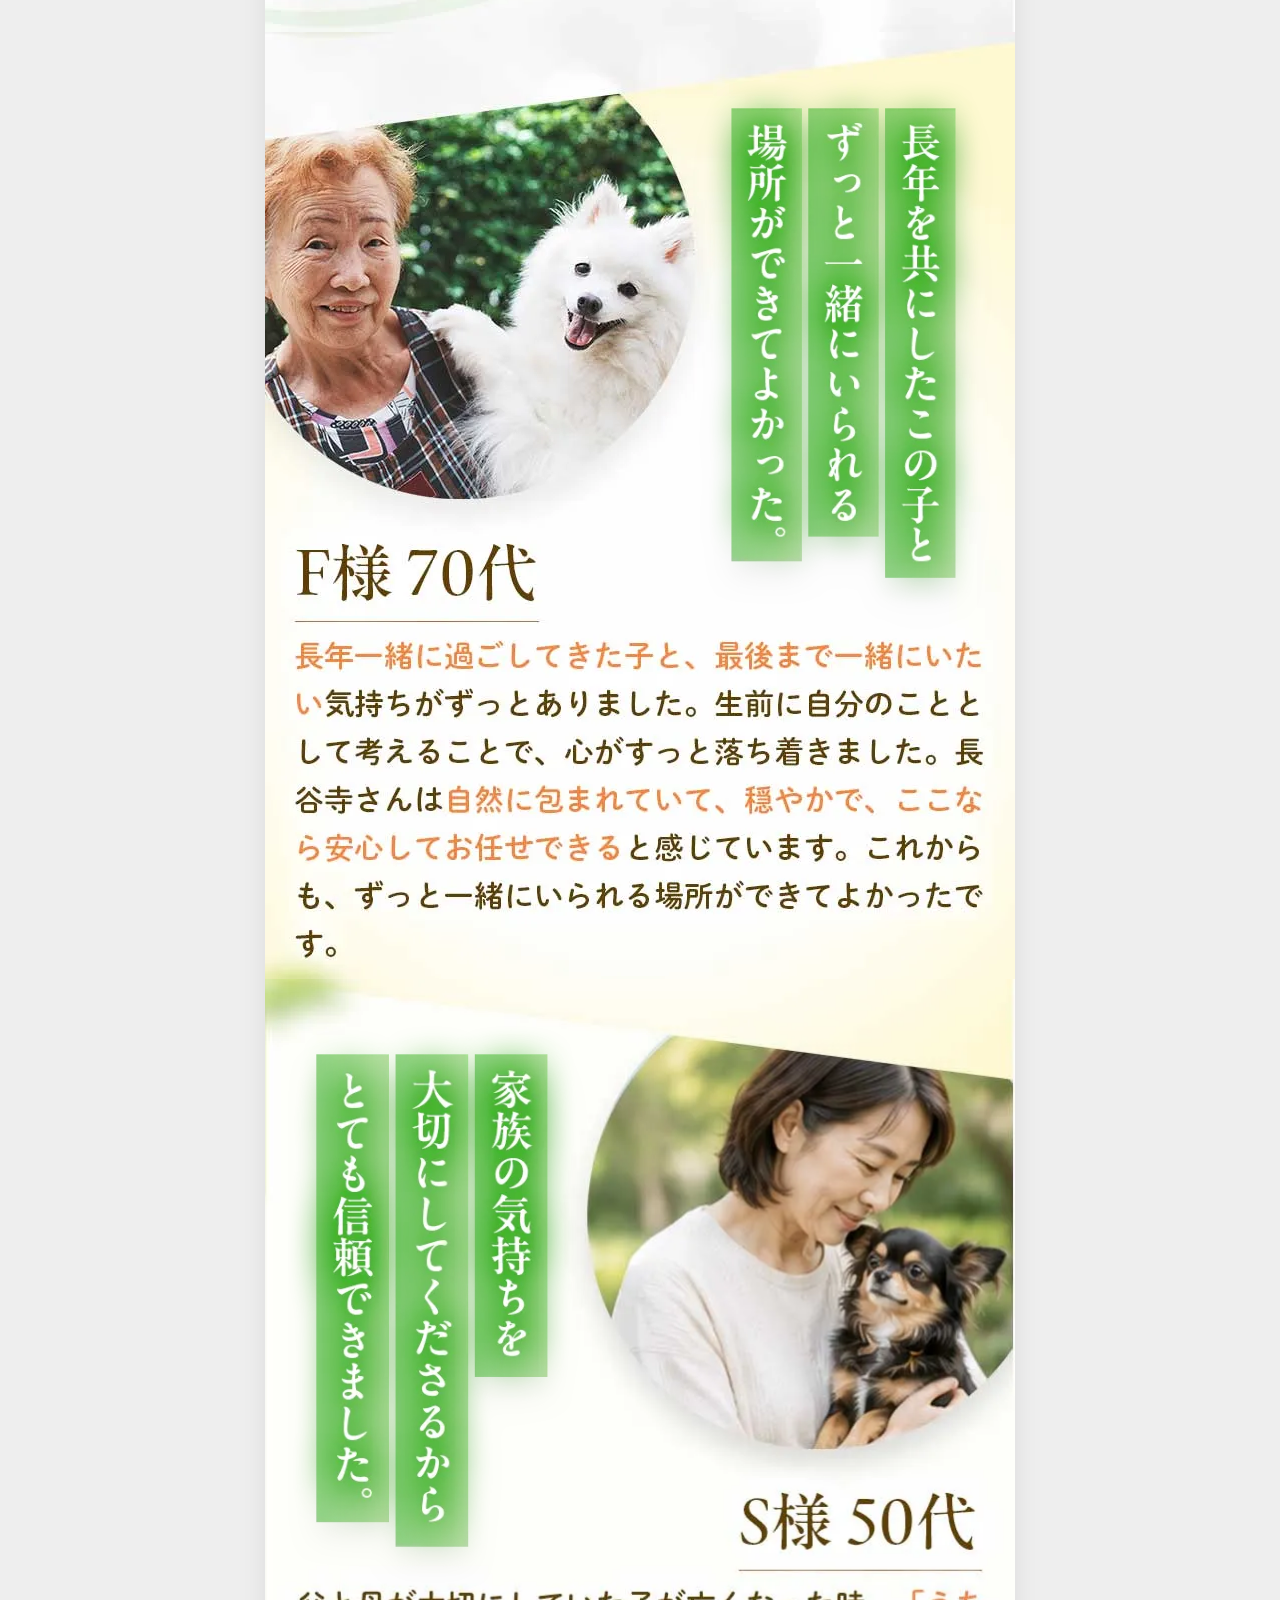
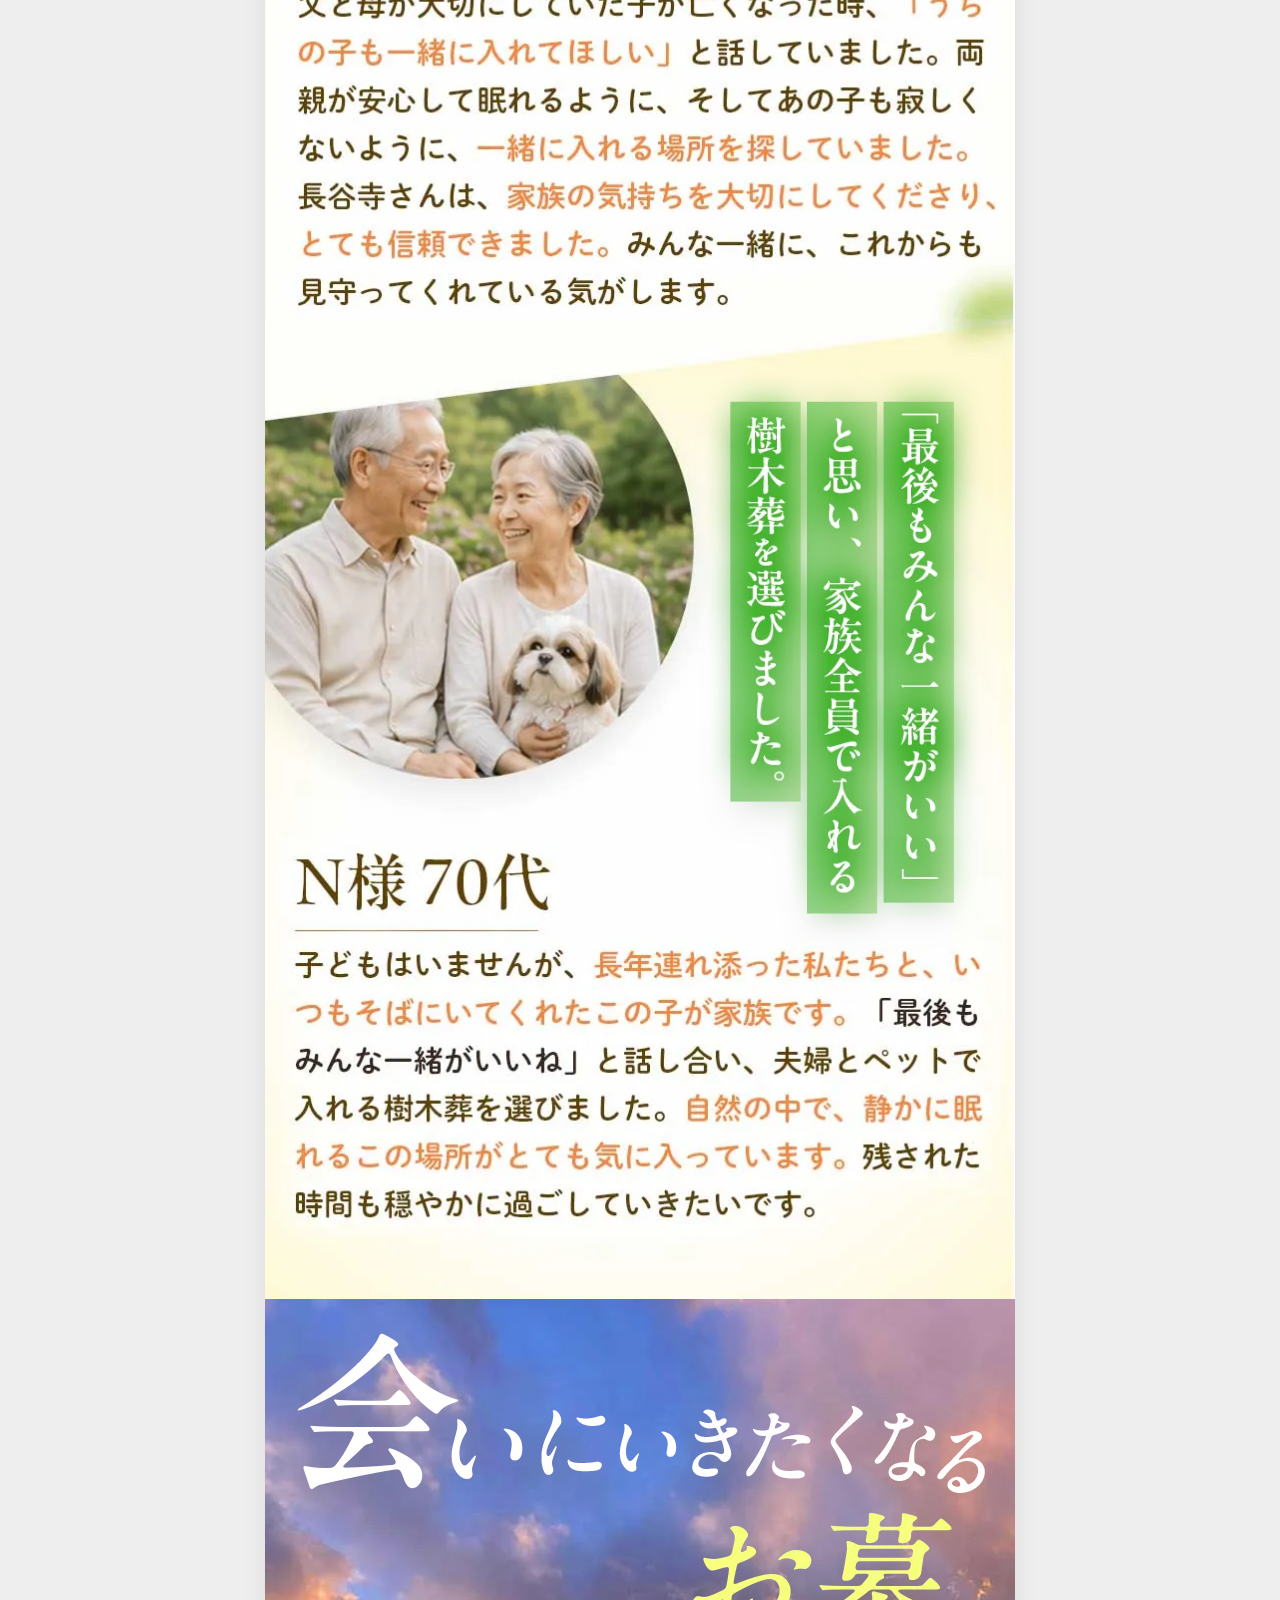
==== commit 09ae6e6f: "Update landing page content and interactions" ====
--- a/index.html
+++ b/index.html
@@ -34,6 +34,15 @@
       </div>
     </section>
 
+    <section class="zyumokusou">
+      <div class="layer">
+        <img src="img/zyumokusou_01.webp" alt="いまお墓は樹木葬が選ばれています" loading="lazy">
+        <img class="zyumokusou-title" src="img/zyumokusou-title.webp" alt="お墓を買う人の48.5%が樹木葬を選択" loading="lazy">
+      </div>
+      <img src="img/zyumokusou_02.webp" alt="樹木葬が選ばれる理由" loading="lazy">
+      <img src="img/zyumokusou_03.webp" alt="長谷寺の樹木葬のご案内" loading="lazy">
+    </section>
+
     <section class="reason">
       <div class="layer">
         <img src="img/reason_01.webp" alt="長谷寺の樹木葬が選ばれる理由" loading="lazy">
@@ -45,7 +54,10 @@
 
     <section class="comparison">
       <img src="img/comparison_01.webp" alt="一般的な霊園と長谷寺の樹木葬の比較" loading="lazy">
-      <img src="img/comparison_02.webp" alt="長谷寺の樹木葬なら永年供養で安心" loading="lazy">
+      <div class="layer">
+        <img src="img/comparison_02.webp" alt="長谷寺の樹木葬なら永年供養で安心" loading="lazy">
+        <img class="comparison-img" src="img/comparison_02-img.webp" alt="一般霊園と一般的なお寺にはない長谷寺の安心" loading="lazy">
+      </div>
     </section>
 
     <section class="comment">
@@ -73,7 +85,10 @@
         <img src="img/attempte_02.webp" alt="長谷寺が大切にしていること" loading="lazy">
         <img class="attempt-copy" src="img/attempt-txt1.webp" alt="お参りのあとは、心を整える時間を" loading="lazy">
       </div>
-      <img src="img/attempte_03.webp" alt="自然と共に歩む供養" loading="lazy">
+      <div class="layer">
+        <img src="img/attempte_03.webp" alt="自然と共に歩む供養" loading="lazy">
+        <img class="attempt-copy2" src="img/attempte_03-txt.webp" alt="お参りの後に、ホッとひと息" loading="lazy">
+      </div>
     </section>
 
     <section class="massage">
@@ -103,13 +118,15 @@
         <img class="intoroduce-title" src="img/intoroduce-title.webp" alt="まだ、決められないも大丈夫" loading="lazy">
       </div>
       <img src="img/intoroduce_02.webp" alt="樹木葬の特徴" loading="lazy">
-      <img src="img/intoroduce_03.webp" alt="安心して眠れる場所" loading="lazy">
+      <div class="layer">
+        <img src="img/intoroduce_03.webp" alt="安心して眠れる場所" loading="lazy">
+        <img class="intoroduce-copy" src="img/intoroduce-txt.webp" alt="あなたのペースにお寺が寄り添います" loading="lazy">
+      </div>
     </section>
 
-    <section class="flow">
-      <img src="img/flow-title.webp" alt="ご相談の流れ" loading="lazy">
-      <img src="img/flow_01.webp" alt="お問い合わせ" loading="lazy">
-      <img src="img/flow_02.webp" alt="見学とご相談" loading="lazy">
+      <section class="flow">
+        <img src="img/flow-title.webp" alt="ご相談の流れ" loading="lazy">
+        <img src="img/flow_02.webp" alt="見学とご相談" loading="lazy">
       <img src="img/flow_03.webp" alt="お申し込み" loading="lazy">
       <img src="img/flow_04.webp" alt="納骨" loading="lazy">
       <img src="img/flow_05.webp" alt="永年供養" loading="lazy">
@@ -155,13 +172,22 @@
       </div>
 
     </section>
+
+    <footer class="footer">
+      <nav class="footer-nav" aria-label="フッターナビゲーション">
+        <a href="https://choukokuji.jp/privacy">プライバシーポリシー</a>
+        <a href="https://choukokuji.jp/">運営寺院について</a>
+        <a href="tokushoho.html">特定商取引法に基づく表記</a>
+      </nav>
+      <p class="footer-copy">© 長谷寺</p>
+    </footer>
   </main>
 
-  <div class="contact">
+  <div class="contact is-hidden" aria-hidden="true">
     <a href="tel:0462477884" aria-label="長谷寺へ電話で相談する 046-247-7884">
       <img src="img/cat.webp" alt="樹木葬の見学・相談を予約する 046-247-7884">
     </a>
   </div>
 </body>
 
-</html>+</html>
--- a/css/style.css
+++ b/css/style.css
@@ -23,7 +23,6 @@
   width: 100%;
   max-width: 750px;
   margin: 0 auto;
-  padding-bottom: min(39.6vw, 297px);
   overflow: hidden;
   background: #fff;
 }
@@ -35,18 +34,23 @@
 .fv-copy,
 .worry-copy,
 .home-copy,
+.zyumokusou-title,
 .reason-copy,
+.comparison-img,
 .comment-copy,
 .comment-copy-l,
 .attempt-title,
 .attempt-copy,
+.attempt-copy2,
 .massage-title,
 .massage-copy,
 .intoroduce-title,
+.intoroduce-copy,
 .question-answer,
 .finish-title,
 .finish_04-txt {
   position: absolute;
+  z-index: 1;
   height: auto;
 }
 
@@ -68,10 +72,22 @@
   width: 100%;
 }
 
+.zyumokusou-title {
+  top: 59%;
+  left: 8.4%;
+  width: 83.2%;
+}
+
 .reason-copy {
-  top: 22%;
+  top: 11%;
   left: 17.5%;
   width: 65%;
+}
+
+.comparison-img {
+  top: 0;
+  left: 0;
+  width: 100%;
 }
 
 .comment-copy {
@@ -98,6 +114,12 @@
   width: 73%;
 }
 
+.attempt-copy2 {
+  top: 42%;
+  left: 0;
+  width: 83%;
+}
+
 .massage-title {
   bottom:-2%;
   left: 6.5%;
@@ -116,6 +138,12 @@
   width: 83%;
 }
 
+.intoroduce-copy {
+  top: 4%;
+  left: 11.7%;
+  width: 76.7%;
+}
+
 .question-answer {
   left: 2.7%;
   width: 94.5%;
@@ -126,15 +154,15 @@
 }
 
 .question-answer2 {
-  top: 36%;
+  top: 32.5%;
 }
 
 .question-answer3 {
-  top:60.5%;
+  top:63.5%;
 }
 
 .question-answer4 {
-  top: 85.5%;
+  top: 87.5%;
 }
 
 .finish-title {
@@ -150,11 +178,15 @@
 
 .fv-copy {
   opacity: 0;
-  transition: opacity 1s ease;
+  transform: translateY(40px);
+  transition:
+    opacity 1s ease,
+    transform 1s ease;
 }
 
 .fv-copy.is-show {
   opacity: 1;
+  transform: translateY(0);
 }
 
 .fade-up {
@@ -190,10 +222,120 @@
   width: 90%;
   max-width: 700px;
   margin: 0 auto;
+  transition:
+    opacity 0.3s ease,
+    transform 0.3s ease,
+    visibility 0.3s;
+}
+
+.contact.is-hidden {
+  visibility: hidden;
+  opacity: 0;
+  pointer-events: none;
+  transform: translateY(20px);
 }
 
 .contact a {
   display: block;
+}
+
+.footer {
+  padding: 40px 24px;
+  color: #fff;
+  text-align: center;
+  background: #315f3c;
+}
+
+.footer-nav {
+  display: flex;
+  flex-wrap: wrap;
+  justify-content: center;
+  gap: 16px 24px;
+}
+
+.footer-nav a {
+  color: inherit;
+  font-size: 14px;
+  text-underline-offset: 4px;
+}
+
+.footer-copy {
+  margin: 24px 0 0;
+  font-size: 12px;
+}
+
+.legal {
+  width: 100%;
+  max-width: 750px;
+  min-height: 100vh;
+  margin: 0 auto;
+  padding: 56px 32px 72px;
+  color: #333;
+  background: #fff;
+}
+
+.legal-title {
+  margin: 0 0 40px;
+  color: #315f3c;
+  font-size: clamp(24px, 5vw, 36px);
+  text-align: center;
+}
+
+.legal-list {
+  margin: 0;
+  border-top: 1px solid #ddd;
+}
+
+.legal-row {
+  display: grid;
+  grid-template-columns: 190px 1fr;
+  border-bottom: 1px solid #ddd;
+}
+
+.legal-row dt,
+.legal-row dd {
+  margin: 0;
+  padding: 18px 16px;
+  line-height: 1.8;
+}
+
+.legal-row dt {
+  font-weight: 700;
+  background: #f2f7f3;
+}
+
+.legal a {
+  color: #315f3c;
+  overflow-wrap: anywhere;
+}
+
+.legal-back {
+  margin: 40px 0 0;
+  text-align: center;
+}
+
+@media (max-width: 520px) {
+  .footer-nav,
+  .legal-row {
+    display: block;
+  }
+
+  .footer-nav a {
+    display: block;
+    margin-top: 14px;
+  }
+
+  .footer-nav a:first-child {
+    margin-top: 0;
+  }
+
+  .legal {
+    padding: 40px 20px 56px;
+  }
+
+  .legal-row dd {
+    padding-top: 14px;
+  }
 }
 
 @media (min-width: 751px) {
